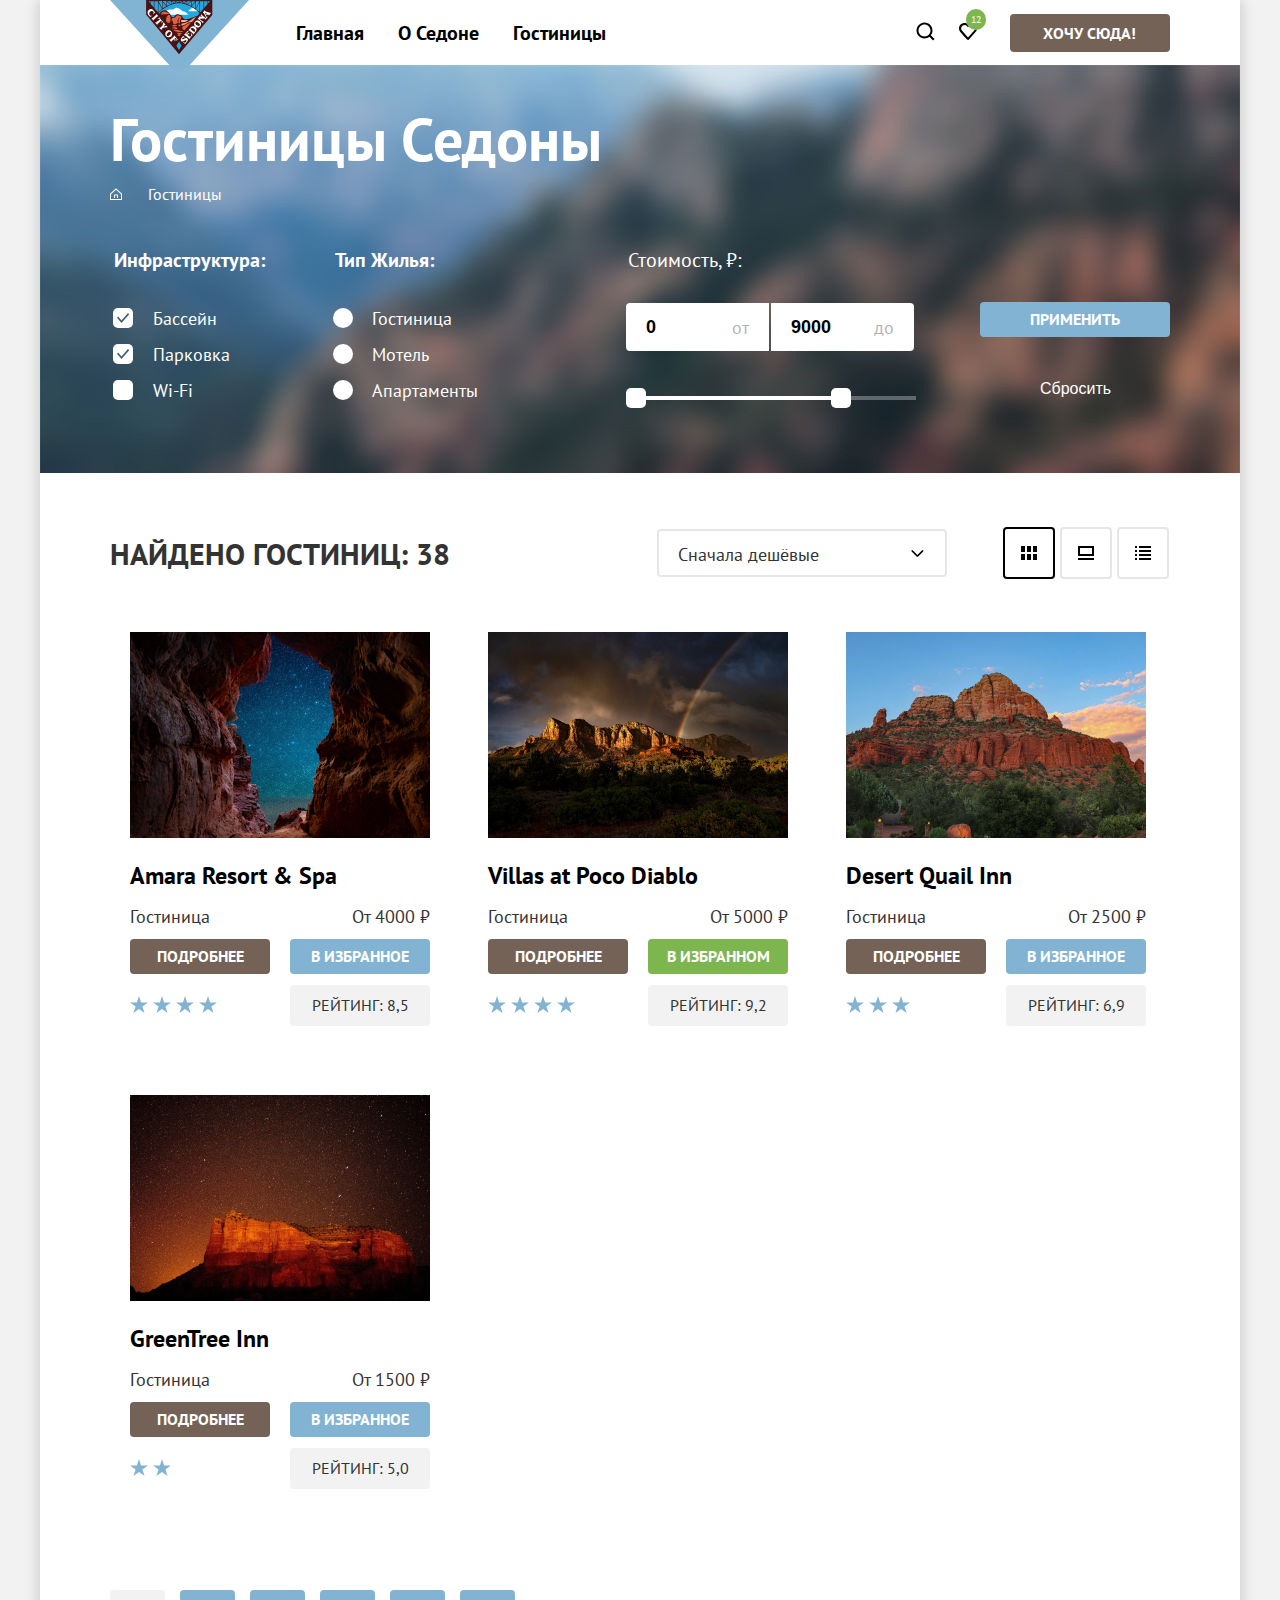
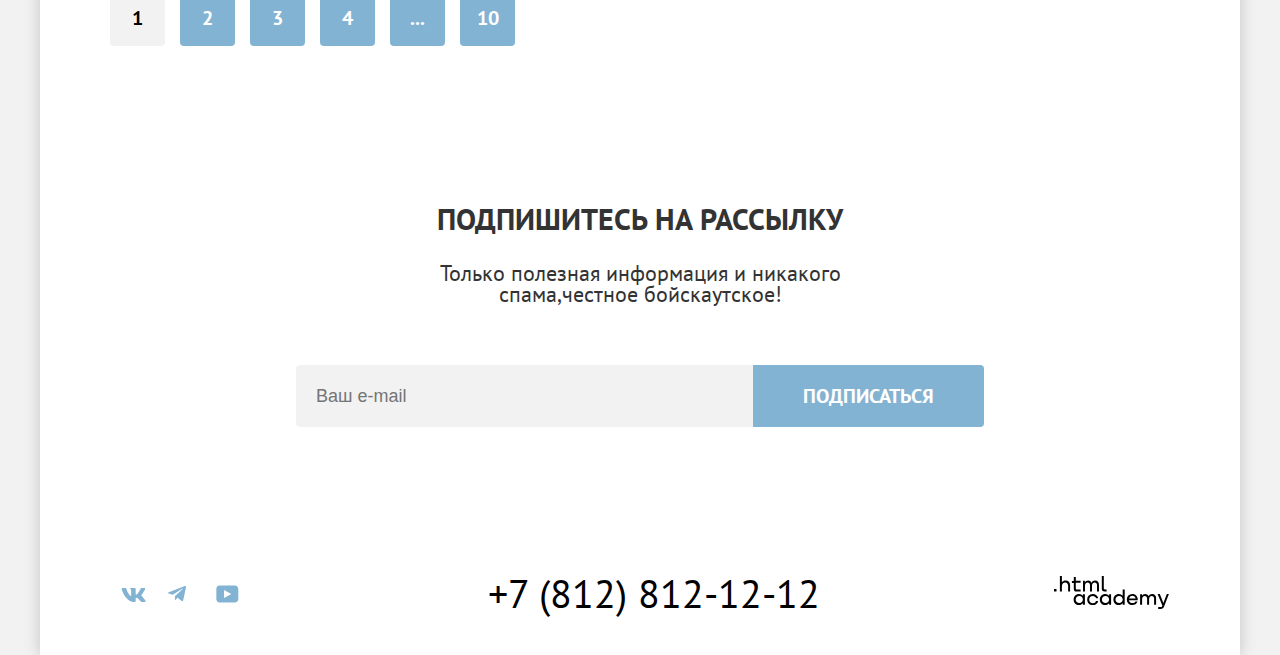
==== catalog.html @ 574559e9 "исправил подписку" ====
<!DOCTYPE html>
<html lang="en">
<head>
  <meta charset="UTF-8">
  <title>Catalog</title>
  <link rel="icon" type="image/png" sizes="32x32" href="favicon.ico">
  <link rel="stylesheet" href="css/styles.css">
</head>
<body>
  <div class="frame">
    <header class="page-header">
      <nav class="navigation">
        <a href="index.html" class="page-header-logo">
          <img src="image/icons/logo.svg" width="139" height="70"
          alt="Логотип Sedona" class="logo">
        </a>
        <ul class="navigation-list clear-list">
          <li class="navigation-item">
            <a class="navigation-link" href="index.html">Главная</a>
          </li>
          <li class="navigation-item">
            <a class="navigation-link" href="#">О Седоне</a>
          </li>
          <li class="navigation-item">
            <a class="navigation-link navigation-link-current">Гостиницы</a>
          </li>
        </ul>
        <ul class="navigation-list navigation-user clear-list">
          <li class="navigation-item">
            <a class="navigation-link-icon" href="#">
              <svg class="navigation-icon" aria-hidden="true" focusable="false" width="20" height="20" viewBox="0 0 20 20" fill="none" xmlns="http://www.w3.org/2000/svg">
                <path d="m19.5 18.008-3.7-3.68c1-1.292 1.7-2.983 1.7-4.872 0-4.376-3.6-7.956-8-7.956s-8 3.68-8 8.055c0 4.376 3.6 7.956 8 7.956 1.8 0 3.5-.597 4.9-1.69l3.7 3.679 1.4-1.492Zm-10-2.486c-3.3 0-6-2.685-6-5.967 0-3.282 2.7-5.967 6-5.967s6 2.685 6 5.967c0 3.282-2.7 5.967-6 5.967Z" fill="#000"/>
              </svg>
              <span class="visually-hidden">Поиск</span>
            </a>
          </li>
          <li class="navigation-item">
            <a class="navigation-link-icon like-icon" href="#">
              <svg class="navigation-icon" aria-hidden="true" focusable="false" width="20" height="20" viewBox="0 0 20 20" fill="none" xmlns="http://www.w3.org/2000/svg">
                <path d="M9.9 19c-.3 0-.6-.1-.8-.4-5.4-6.1-6.7-7.5-7-7.9C1.4 9.8 1 8.6 1 7.4 1 4.4 3.4 2 6.5 2 7.8 2 9 2.5 10 3.3c1-.8 2.3-1.3 3.5-1.3 3 0 5.5 2.4 5.5 5.4 0 1.3-.5 2.5-1.3 3.4l-7 7.9c-.2.2-.4.3-.8.3Zm-6-9.5c.3.4 3.5 4 6.1 6.9l6.2-7c.5-.5.7-1.2.7-2 0-1.8-1.5-3.3-3.3-3.3-1 0-2 .5-2.7 1.3-.3.3-.6.4-.9.4-.3 0-.6-.2-.8-.4-.7-.8-1.7-1.3-2.7-1.3-1.8 0-3.3 1.5-3.3 3.3-.1.9.3 1.6.7 2.1-.1 0-.1 0 0 0Z" fill="#000"/>
              </svg>
              <span class="visually-hidden">Избранное</span>
            </a>
          </li>
          <li class="navigation-item">
            <a class="button button-brown navigation-button" href="#">Хочу сюда!</a>
          </li>
        </ul>
      </nav>
    </header>


    <main class="main-inner">
      <div class="filter-img">
        <h1 class="inner-header-title">Гостиницы Седоны</h1>
          <ul class="breadcrumbs clear-list">
            <li class="breadcrumbs-item">
              <a href="index.html" class="breadcrumbs-link">
                <svg width="12" height="12" viewBox="0 0 12 12" fill="none" xmlns="http://www.w3.org/2000/svg">
                  <path d="M6 0.300049L0 5.80005V12H12V5.80005L6 0.300049ZM11 11H1V6.20005L6 1.70005L11 6.20005V11Z" fill="#fff"/>
                  <path d="M4 10H5V7.5H7V10H8V6.5H4V10Z" fill="#fff"/>
                  </svg>
                <span class="visually-hidden">Home</span>
              </a>
            </li>
            <li class="breadcrumbs-item">
              <a class="breadcrumbs-link">Гостиницы</a>
            </li>
          </ul>
        <section class="catalog-filter">
          <h2 class="visually-hidden">Список гостиниц с фильтрами</h2>
          <form action="http://echo.htmlacademy.ru/" class="catalog-form" method="get">
            <fieldset class="catalog-filter-service">
              <legend class="catalog-filter-title">Инфраструктура:</legend>
              <ul class="catalog-filter-list clear-list">
                <li class="catalog-filter-item">
                  <label class="control">
                    <input type="checkbox" class="control-input" name="pool" checked>
                    <span class="check-box"></span>
                    Бассейн
                  </label>
                </li>
                <li class="catalog-filter-item">
                  <label class="control">
                    <input type="checkbox" class="control-input" name="park" checked>
                    <span class="check-box"></span>
                    Парковка
                  </label>
                </li>
                <li class="catalog-filter-item">
                  <label class="control">
                    <input type="checkbox" class="control-input" name="wi-fi">
                    <span class="check-box"></span>
                    Wi-Fi
                  </label>
                </li>
              </ul>
            </fieldset>
            <fieldset class="catalog-filter-service">
              <legend class="catalog-filter-title">Тип Жилья:</legend>
              <ul class="catalog-filter-list clear-list">
                <li class="catalog-filter-item">
                  <label class="radio">
                    <input class="visually-hidden radio-input" type="radio" class="radio-input" name="radio" value="guesthouse">
                    <span class="radio-mark"></span>
                    Гостиница
                  </label>
                </li>
                <li class="catalog-filter-item">
                  <label class="radio">
                    <input class="visually-hidden radio-input" type="radio" class="radio-input" name="radio" value="hotel">
                    <span class="radio-mark"></span>
                    Мотель
                  </label>
                </li>
                <li class="catalog-filter-item">
                  <label class="radio">
                    <input class="visually-hidden radio-input" type="radio" class="radio-input" name="radio" value="apartments">
                    <span class="radio-mark"></span>
                    Апартаменты
                  </label>
                </li>
              </ul>
            </fieldset>
            <fieldset class="catalog-price-group">
            <legend class="catalog-price-title">Стоимость, ₽:</legend>
              <div class="range-wrapper-inputs">
                <label class="catalog-filter-label">
                  <span>от</span>
                  <input type="number" class="range-input" value="0" name="min-price">
                </label>
                <label class="catalog-filter-label">
                  <span>до</span>
                  <input type="number" class="range-input" value="9000" name="max-price">
                </label>
              </div>
              <div class="range-scale">
                <div class="range">
                  <div class="range-bar">
                    <button class="range-toggle toggle-min">
                      <span class="visually-hidden">Изменить минимальную цену.</span>
                    </button>
                    <button class="range-toggle toggle-max">
                      <span class="visually-hidden">Изменить максимальную цену.</span>
                    </button>
                  </div>
                </div>
              </div>
            </fieldset>
            <div class="button-form">
              <button class="button button-blue button-check" type="submit">Применить</button>
              <button class="button-reset" type="reset">Сбросить</button>
            </div>
          </form>
        </section>
      </div>
      <form action="https://echo.htmlacademy.ru/" class="catalog-filter-price" method="get">
        <section class="hotel-catalog">
          <div class="catalog-nav">
            <p class="found-descr">найдено гостиниц: 38</p>
            <select class="select-control" aria-label="Сортировка">
              <option value="cheap">Сначала дешёвые</option>
              <option value="expensive">Сначала дорогие</option>
              <option value="popular">Сначала популярные</option>
            </select>
            <ul class="sort-list clear-list">
              <li class="sort-icon">
                <a href="#" class="sort-card sort-card-сurrent">
                  <svg width="16" height="14" viewBox="0 0 16 14" fill="none" xmlns="http://www.w3.org/2000/svg">
                    <path d="M4 0H0V6H4V0Z" fill="black"/>
                    <path d="M16 0H12V6H16V0Z" fill="black"/>
                    <path d="M10 0H6V6H10V0Z" fill="black"/>
                    <path d="M4 8H0V14H4V8Z" fill="black"/>
                    <path d="M16 8H12V14H16V8Z" fill="black"/>
                    <path d="M10 8H6V14H10V8Z" fill="black"/>
                  </svg>
                  <span class="visually-hidden">показать карточки</span>
                </a>
              </li>
              <li class="sort-icon">
                <a href="#" class="sort-card">
                  <span class="visually-hidden">показать колонки</span>
                  <svg width="16" height="14" viewBox="0 0 16 14" fill="none" xmlns="http://www.w3.org/2000/svg">
                    <path d="M16 12H0V14H16V12Z" fill="black"/>
                    <path d="M14 2V8H2V2H14ZM16 0H0V10H16V0Z" fill="black"/>
                  </svg>
                </a>
              </li>
              <li class="sort-icon">
                <a href="#" class="sort-card">
                  <svg width="16" height="14" viewBox="0 0 16 14" fill="none" xmlns="http://www.w3.org/2000/svg">
                    <path d="M2 0H0V2H2V0Z" fill="black"/>
                    <path d="M16 0H4V2H16V0Z" fill="black"/>
                    <path d="M2 4H0V6H2V4Z" fill="black"/>
                    <path d="M16 4H4V6H16V4Z" fill="black"/>
                    <path d="M2 8H0V10H2V8Z" fill="black"/>
                    <path d="M16 8H4V10H16V8Z" fill="black"/>
                    <path d="M2 12H0V14H2V12Z" fill="black"/>
                    <path d="M16 12H4V14H16V12Z" fill="black"/>
                    </svg>
                  <span class="visually-hidden">показать список</span>
                </a>
              </li>
            </ul>
          </div>
          <ul class="hotels-list clear-list">
            <li class="hotels-card">
              <a href="#" class="card-link">
                <img src="image/hotel-amara.jpg" width="300" height="206" alt="гостиница Amara Resort & Spa" class="card-image">
                <h3 class="hotels-card-title">Amara Resort & Spa</h3>
              </a>
              <p class="hotels-type">Гостиница</p>
              <p class="hotels-price">От 4000 ₽</p>
              <a href="#" class="button button-brown button-more">Подробнее</a>
              <a href="#" class="button button-blue button-favorite">В Избранное</a>
              <p class="hotel-card-stars hotel-card-stars-4">
                <span class="visually-hidden">4 звезды</span>
              </p>
              <span class="hotel-rate">Рейтинг: 8,5</span>
            </li>
            <li class="hotels-card">
              <a href="hotel.html" class="card-link">
                <img src="image/hotel-villa.jpg" width="300" height="206" alt="гостиница Villas at Poco Diablo" class="card-image">
                <h3 class="hotels-card-title">Villas at Poco Diablo</h3>
              </a>
              <p class="hotels-type">Гостиница</p>
              <p class="hotels-price">От 5000 ₽</p>
              <a href="#" class="button button-brown button-more">Подробнее</a>
              <a href="#" class="button button-favorite button-green">В Избранном</a>
              <p class="hotel-card-stars hotel-card-stars-4">
                <span class="visually-hidden">4 звезды</span>
              </p>
              <span class="hotel-rate">Рейтинг: 9,2</span>
            </li>
            <li class="hotels-card">
              <a href="hotel.html" class="card-link">
                <img src="image/hotel-desert.jpg" width="300" height="206" alt="гостиница Desert Quail Inn" class="card-image">
                <h3 class="hotels-card-title">Desert Quail Inn</h3>
              </a>
              <p class="hotels-type">Гостиница</p>
              <p class="hotels-price">От 2500 ₽</p>
              <a href="#" class="button button-brown button-more">Подробнее</a>
              <a href="#" class="button button-blue button-favorite">В Избранное</a>
              <p class="hotel-card-stars hotel-card-stars-3">
                <span class="visually-hidden">3 звезды</span>
              </p>
              <span class="hotel-rate">Рейтинг: 6,9</span>
            </li>
            <li class="hotels-card">
              <a href="hotel.html" class="card-link">
                <img src="image/hotel-green.jpg" width="300" height="206" alt="гостиница GreenTree Inn" class="card-image">
                <h3 class="hotels-card-title">GreenTree Inn</h3>
              </a>
              <p class="hotels-type">Гостиница</p>
              <p class="hotels-price">От 1500 ₽</p>
              <a href="#" class="button button-brown button-more">Подробнее</a>
              <a href="#" class="button button-blue button-favorite">В Избранное</a>
              <p class="hotel-card-stars">
                <span class="visually-hidden">2 звезды</span>
              </p>
              <span class="hotel-rate">Рейтинг: 5,0</span>
            </li>
          </ul>

        </section>
      </form>
    </main>
    <div class="pagination-container">
      <ul class="pagination clear-list">
        <li class="pagination-item">
          <a class="pagination-link pagination-link-current">1</a>
        </li>
        <li class="pagination-item">
          <a href="#" class="pagination-link">2</a>
        </li>
        <li class="pagination-item">
          <a href="#" class="pagination-link">3</a>
        </li>
        <li class="pagination-item">
          <a href="#" class="pagination-link">4</a>
        </li>
        <li class="pagination-item">
          <a href="#" class="pagination-link">...</a>
        </li>
        <li class="pagination-item">
          <a href="#" class="pagination-link">10</a>
        </li>
      </ul>
    </div>

    <section class="subscribe-catalog">
      <h2 class="subscribe-title ">Подпишитесь на рассылку</h2>
      <p class="subscribe-description">
        Только полезная информация и никакого спама,честное бойскаутское!
      </p>
      <form action="http://echo.htmlacademy.ru/" method="post" class="subscribe-form">
        <label class="visually-hidden" for="subscribe-email">Email</label>
        <input type="email" class="subscribe-field" placeholder="Ваш e-mail" name="subscribe-email" id="subscribe-email" required>
        <button class="button button-blue subscribe-button" type="submit">Подписаться</button>
      </form>
    </section>
    <footer class="page-footer">
      <div class="footer-social">
        <ul class="social-list clear-list">
          <li class="social-item">
            <a href="https://vk.com/htmlacademy" class="social-link">
              <svg width="25" height="14" viewBox="0 0 25 14" fill="none" xmlns="http://www.w3.org/2000/svg">
                <path fill-rule="evenodd" clip-rule="evenodd" d="M24.1164 0.948C24.2824 0.402 24.1164 0 23.3214 0H20.6964C20.0284 0 19.7204 0.347 19.5534 0.73C19.5534 0.73 18.2184 3.926 16.3274 6.002C15.7154 6.604 15.4374 6.795 15.1034 6.795C14.9364 6.795 14.6854 6.604 14.6854 6.057V0.948C14.6854 0.292 14.5014 0 13.9454 0H9.81738C9.40038 0 9.14938 0.304 9.14938 0.593C9.14938 1.214 10.0954 1.358 10.1924 3.106V6.904C10.1924 7.737 10.0394 7.888 9.70538 7.888C8.81538 7.888 6.65038 4.677 5.36538 1.003C5.11638 0.288 4.86438 0 4.19338 0H1.56638C0.816382 0 0.666382 0.347 0.666382 0.73C0.666382 1.412 1.55638 4.8 4.81138 9.281C6.98138 12.341 10.0364 14 12.8194 14C14.4884 14 14.6944 13.632 14.6944 12.997V10.684C14.6944 9.947 14.8524 9.8 15.3814 9.8C15.7714 9.8 16.4384 9.992 17.9964 11.467C19.7764 13.216 20.0694 14 21.0714 14H23.6964C24.4464 14 24.8224 13.632 24.6064 12.904C24.3684 12.18 23.5184 11.129 22.3914 9.882C21.7794 9.172 20.8614 8.407 20.5824 8.024C20.1934 7.533 20.3044 7.314 20.5824 6.877C20.5824 6.877 23.7824 2.451 24.1154 0.948H24.1164Z" fill="#83B3D3"/>
                </svg>
              <span class="visually-hidden">Vkontakte</span>
            </a>
          </li>
          <li class="social-item">
            <a href="https://t.me/htmlacademy " class="social-link">
              <svg width="18" height="16" viewBox="0 0 18 16" fill="none" xmlns="http://www.w3.org/2000/svg">
                <path d="M16.785 0.0992597L0.840489 6.24775C-0.247661 6.68481 -0.241365 7.29184 0.640845 7.56253L4.73445 8.83953L14.2058 2.8637C14.6537 2.59121 15.0629 2.7378 14.7265 3.03636L7.05283 9.96185H7.05104L7.05283 9.96275L6.77045 14.1823C7.18413 14.1823 7.36669 13.9925 7.59871 13.7686L9.58705 11.8351L13.7229 14.89C14.4855 15.31 15.0332 15.0941 15.2229 14.1841L17.9379 1.38885C18.2158 0.274623 17.5126 -0.229883 16.785 0.0992597V0.0992597Z" fill="#83B3D3"/>
                </svg>
              <span class="visually-hidden">Telegramm</span>
            </a>
          </li>
          <li class="social-item">
            <a href="https://www.youtube.com/user/htmlacademyru" class="social-link">
              <svg width="23" height="18" viewBox="0 0 23 18" fill="none" xmlns="http://www.w3.org/2000/svg">
                <path d="M18.9402 0.5H3.50738C1.64668 0.5 0.333252 2.09375 0.333252 3.9V13.9937C0.333252 15.9062 1.64668 17.5 3.50738 17.5H19.1591C20.8009 17.5 22.3333 15.9062 22.3333 14.1V3.9C22.1143 2.09375 20.8009 0.5 18.9402 0.5ZM7.99494 13.0375V4.9625L15.3283 9L7.99494 13.0375Z" fill="#83B3D3"/>
                </svg>
              <span class="visually-hidden">Youtube</span>
            </a>
          </li>
        </ul>
      </div>
      <p class="footer-phone">
        <a class="phone-link" href="tel:+78128121212">+7 (812) 812-12-12</a>
        <h2 class="visually-hidden">Контакты</h2>
      </p>
      <p class="developer">
        <a class="developer-link" href="https://htmlacademy.ru/">
            <svg class="developer-icon" width="115" height="33" xmlns="http://www.w3.org/2000/svg">
            <path d="M0 12.9v2.6h2.5v-2.6H0ZM11.6 4.5c-1.6 0-2.8.7-3.6 1.7h-.1V0h-2v15.5h2v-5.3c0-2.1 1.3-3.6 3.3-3.6 1.8 0 2.9 1.4 2.9 3.2v5.7h2V9.4c.1-3-1.8-4.9-4.5-4.9ZM26.6 4.8h-4.8V1.1h-2v3.8h-1.9v2h1.9v6c0 1.7 1 2.7 2.7 2.7h4.1v-2h-3.7c-.7 0-1.1-.4-1.1-1.1V6.8h4.8v-2ZM41.1 4.6c-1.6 0-2.9.8-3.5 2.1h-.1a3.7 3.7 0 0 0-3.4-2.1c-1.4 0-2.5.8-3.1 1.8h-.1V4.8H29v10.6h2V10c0-2 1-3.5 2.6-3.5 1.5 0 2.4 1 2.4 2.6v6.3h2V9.8c0-2.4 1.4-3.3 2.6-3.3 1.5 0 2.4 1 2.4 2.6v6.3h2V8.9c.1-2.5-1.4-4.3-3.9-4.3ZM47.8 12.7c0 1.7 1 2.7 2.8 2.7h2v-2h-1.7c-.7 0-1.1-.4-1.1-1.1V0h-2v12.7ZM28.9 19.7a4.9 4.9 0 0 0-3.9-1.8c-3.1 0-5.4 2.3-5.4 5.6s2.3 5.6 5.4 5.6c1.8 0 3-.8 3.8-1.9h.1v1.6h2V18.2h-2v1.5Zm-3.6 7.4a3.5 3.5 0 0 1-3.6-3.6c0-2 1.4-3.6 3.6-3.6s3.6 1.6 3.6 3.6c0 1.9-1.4 3.6-3.6 3.6ZM44.2 22c-.5-2.4-2.6-4.1-5.4-4.1a5.4 5.4 0 0 0-5.6 5.6c0 3.1 2.2 5.6 5.6 5.6 2.8 0 4.9-1.8 5.4-4.2h-2.1a3.4 3.4 0 0 1-3.3 2.3 3.5 3.5 0 0 1-3.6-3.6c0-2 1.4-3.6 3.6-3.6 1.6 0 2.8 1 3.3 2.2h2.1V22ZM55.1 19.7a4.9 4.9 0 0 0-3.9-1.8c-3.1 0-5.4 2.3-5.4 5.6s2.3 5.6 5.4 5.6c1.8 0 3-.8 3.8-1.9h.1v1.6h2V18.2h-2v1.5Zm-3.6 7.4a3.5 3.5 0 0 1-3.6-3.6c0-2 1.4-3.6 3.6-3.6s3.6 1.6 3.6 3.6c0 1.9-1.5 3.6-3.6 3.6ZM68.7 19.8a5 5 0 0 0-3.9-1.9c-3.1 0-5.4 2.3-5.4 5.6s2.2 5.6 5.4 5.6c1.7 0 3-.8 3.8-1.8h.1v1.5h2V13.4h-2v6.4Zm-3.6 7.3a3.5 3.5 0 0 1-3.6-3.6c0-2 1.4-3.6 3.6-3.6s3.6 1.6 3.6 3.6c-.1 2-1.5 3.6-3.6 3.6ZM78.3 17.9a5.4 5.4 0 0 0-5.5 5.6c0 3 2.1 5.6 5.5 5.6 2.5 0 4.5-1.3 5.2-3.6h-2.1c-.5 1-1.6 1.6-3 1.6-1.9 0-3.3-1.3-3.4-2.9h8.8c.2-3.6-2-6.3-5.5-6.3Zm0 1.9c1.7 0 3 1 3.3 2.6h-6.5a3.2 3.2 0 0 1 3.2-2.6ZM98.2 17.9a4 4 0 0 0-3.6 2h-.1c-.6-1.2-1.8-2-3.4-2-1.4 0-2.5.7-3.1 1.8v-1.5h-1.9v10.6h2v-5.4c0-2 1-3.4 2.6-3.5 1.5 0 2.4 1 2.4 2.6v6.3h2v-5.6c0-2.4 1.4-3.3 2.6-3.3 1.5 0 2.4 1 2.4 2.6v6.3h2v-6.5c.1-2.6-1.4-4.4-3.9-4.4ZM109.4 27l-3.6-8.9h-2.2l4.8 11.6c-.3.9-.7 1.2-1.7 1.2h-2.5v2h2.5c1.8 0 2.8-.8 3.5-2.6l4.7-12.2h-2.1l-3.4 8.9Z" fill="currentColor"/></svg>
            <span class="visually-hidden">Логотип htmlacademy.</span>
          </a>
        </p>
      </footer>
    </div>
</body>
  </html>
---- css/styles.css ----
@font-face {
  font-family: "PT Sans";
  font-style: normal;
  font-weight: 400;
  src: url("../fonts/ptsans-400.woff2") format("woff2");
  font-display: swap;
}

@font-face {
  font-family: "PT Sans";
  font-style: normal;
  font-weight: 700;
  src: url("../fonts/ptsans-700.woff2") format("woff2");
  font-display: swap;
}

html {
  height: 100%;
}

body {
  margin: 0;
  display: flex;
  flex-direction: column;
  min-height: 100%;
  font-family: "PT Sans", "Arial", sans-serif;
  font-size: 18px;
  line-height: 21px;
  color: #333;
  background-color: #f2f2f2;
}

.clear-list {
  padding: 0;
  margin: 0;
  list-style: none;
}

.frame {
  width: 1200px;
  margin: 0 auto;
  box-shadow: 0 0 15px 0 rgba(0,0,0,.2);
  background-color: #fff;
}

.navigation {
  width: 1060px;
  position: relative;
  z-index: 1;
  display: flex;
  padding: 0 70px;
  height: 70px;
}

.navigation-index {
  margin-bottom: 5px;
}

.navigation-button {
  display: block;
  font-size: 16px;
  width: 160px;
  padding: 9px 5px;
  padding-right: 7px;
  line-height: 20px;
  border-radius: 4px;
  box-sizing:border-box;
}

.navigation-list {
  display: flex;
  flex-wrap: wrap;
  width: 324px;
  justify-content: space-between;
  margin-bottom: 10px;
}

.navigation-user {
  max-width: 255px;
  align-items: center;
  margin-left: auto;
  margin-top: 5px;

}

.navigation-link {
  display: inline-block;
  font-weight: 700;
  font-size: 20px;
  line-height: 26px;
  color: #000;
  text-decoration: none;
  text-align: center;
  padding: 20px 7px;
}

.navigation-link-icon {
  position: relative;
}

.navigation-link:hover {
  border-bottom: 2px solid #756257;
}

.navigation-link:active {
  color: rgba(117, 98, 87, 0.3);
}

.navigation-icon {
  fill: #000000;
}

.main-container {
  flex-grow: 1;
}

.page-header {
  margin-bottom: -10px;
}

.page-header-logo {
  margin-right: 40px;
}

.page-header-logo img {
  display: block;
}

.main-img {
  min-width: 100%;
  position: relative;
  color: #000;
  background-color: #fff;
  background: url("../image/icons/wave.svg") bottom center/100% no-repeat,
  url("../image/index-background.jpg") top center/cover no-repeat;
  text-align: center;
  margin: 0 auto;
  margin-bottom: 60px;
  padding-top: 46px;
  min-height: 439px;
}

.main-img::after {
  content: "";
  position: absolute;
  left: 0;
  bottom: 0;
  width: 1200px;
  height: 57px;
  background: url("../img/wave.svg");
  background-position: 0 100%;
}

.main-wrapper {
  text-align: center;
  padding-bottom: 64px;
}

.main-subtitle {
  font-weight: 700;
  font-size: 30px;
  line-height: 36px;
  text-transform: uppercase;
  color: #000;
  margin: 63px 240px 25px 240px;
}

.main-description {
  font-size: 22px;
  line-height: 36px;
  /* margin-bottom: 6px; */
}

.hotels-list {
  display: grid;
  gap: 18px;
  grid-template-columns: 340px 340px 340px;
  justify-items: center;
}

.hotels-card {
  display: flex;
  flex-wrap: wrap;
  align-items: flex-start;
  justify-content: space-between;
  min-height: 405px;
  padding: 20px;
}

.hotels-card-title {
  margin: 0;
  margin-top: 17px;
  margin-bottom: 5px;
  font-weight: 700;
  font-size: 24px;
  line-height: 28px;
}

.hotel-catalog {
  padding: 70px;
  padding-top: 0;
}

.hotels-type {
  width: 160px;
  margin: 0;
}

.hotels-price {
  margin: 0;
}

.hotel-card-stars {
  margin: 0;
  height: 40px;
  width: 40px;
  background-image: url("../image/icons/star.svg");
  background-repeat: repeat-x;
  background-position: left center;
}

.star-box {
  display: flex;
  justify-content: space-between;
  width: 300px;
}

.hotel-card-stars-3 {
  width: 65px;
}

.hotel-card-stars-4 {
  width: 90px;
}

.advantages-list {
  display: flex;
  flex-wrap: wrap;
  text-align: center;
  margin-bottom: 90px;
}

.advantages-wrapper {
  width: 33.333%;
  padding-top: 95px;
  padding-bottom: 92px;
  max-height: 197px;
}

.advantages-sublist {
  display: flex;
}

.advantages-title {
  font-size: 24px;
  line-height: 28px;
  text-transform: uppercase;
  color: #000;
  margin: 0;
  margin-top: 10px;
  margin-bottom: 25px;
  margin-right: 85px;
  margin-left: 85px;
}

.advantages-title-white {
   color: #fff;
   margin-top: 0;
}

.advantages-bar {
  width: 60px;
  border-bottom: 2px solid rgba(0, 0, 0, 0.3);
  margin: auto;
}

.advantages-wrapper-large {
  display: flex;
  width: 100%;
  flex-wrap: wrap;
}

.advantages-wrapper-blue {
  background-color: #83B3D3;
  color: #fff;
}

.advantages-list img {
  display: block;
}

.advantages-wrapper-blue-light {
  background-color: rgba(131, 179, 211, 0.2);
  color: #333;
}

.advantages-wrapper-blue-cold {
  background-color: rgba(131, 179, 211, 0.12);
}

.advantages-descriptions {
  margin-top: 34px;
  margin-right: 85px;
  margin-left: 85px;
}

.found-descr {
  text-transform: uppercase;
}

.search {
  text-align: center;
  margin-bottom: 93px;
}

.search-title {
  font-size: 30px;
  font-weight: 700;
  line-height: 36px;
  text-transform: uppercase;
  margin-bottom: 30px;
}

.search-description {
  width: 720px;
  font-size: 22px;
  line-height: 26px;
  margin-bottom: 55px;
  margin-left: auto;
  margin-right: auto;
}

.search-button {
  display: inline-block;
  box-sizing: border-box;
  padding: 12px 10px;
  line-height: 36px;
  min-width: 377px;
  min-height: 50px;
  font-size: 20px;
  border-radius: 4px;
}

.subscribe {
  background-image: url("../image/subscribe.jpg");
  background-repeat: no-repeat;
  background-size: 100%;
  text-align: center;
  color: #fff;
  padding: 95px 200px;
  margin-bottom: 40px;
}
.subscribe-description {
  width: 530px;
  margin: 0 auto;
  font-size: 22px;
  margin-bottom: 60px;
}

.subscribe-catalog {
  text-align: center;
  margin-bottom: 141px;
}

.subscribe-title {
  margin: 0;
  font-size: 30px;
  font-weight: 700;
  line-height: 36px;
  text-transform: uppercase;
  text-align: center;
  margin-bottom: 26px;
}

.subscribe-field {
  background-color: #F2F2F2;
  color: #000;
  min-width: 435px;
  height: 60px;
  border-radius: 4px 0 0 4px;
  border: 0;
  font-size: 18px;
  line-height: 21px;
  padding-left: 20px;
}

.subscribe-button {
  min-height: 60px;
  border-radius: 0 4px 4px 0;
  font-size: 20px;
  line-height: 36px;
  border: 0;
  padding: 10px 50px;
}

.subscribe-form {
  display: flex;
  justify-content: center;
}

.hotel-rate {
  background-color: #F2F2F2;
  color: #333;
  font-size: 16px;
  text-transform: uppercase;
  width: 120px;
  padding: 10px;
  border-radius: 4px;
  text-align: center;
}

.card-link {
  font-weight: 700;
  font-size: 24px;
  line-height: 31px;
  color: #000;
  text-decoration: none;
}

.card-image {
  object-fit: cover;
}

.page-footer {
  margin: 0 auto;
  display: flex;
  width: 1066px;
}

.footer-social {
  width: 208px;
}

.social-list {
  display: flex;
  flex-wrap: wrap;
  justify-content: space-around;
  width: 143px;
  margin-top: 17px;
}

.social-link{
  display: inline-block;
  margin-right: auto;
  color: #83B3D3;
  height: 70px;
  width: 20px;
}

.social-link:hover path {
  fill: #68a2ca;
}

.social-link:active path {
  fill: rgba(104, 162, 202, 0.3);
}

.footer-phone {
  width: 677px;
  text-align: center;
  margin: 0;
  margin-top: 5px;
}

.phone-link {
  font-size: 40px;
  line-height: 40px;
  text-decoration: none;
  color: #000000;
}

.phone-link:hover {
  color: #756157;
}

.phone-link:focus-visible {
  color: #756157;
}

.phone-link:active {
  color: rgba(117, 97, 87, 0.3);
}

.developer {
  margin: 0;
  margin-top: 8px;
  margin-left: 62px;
}

.developer-icon {
  display: block;
  color: #000;
}

.developer-icon:hover {
  color: #756157;
}

.developer-icon:focus-visible {
  color: #756157;
}

.developer-icon:active {
  color: rgba(117, 97, 87, 0.3);
}

.visually-hidden {
  position: absolute;
  width: 1px;
  height: 1px;
  margin: -1px;
  padding: 0;
  border: 0;
  clip: rect(0 0 0 0);
  overflow: hidden;
}

.filter-img {
  background-image: url("../image/catalog-background.jpg");
  background-size: 100%;
  background-repeat: no-repeat;
  color: #fff;
  padding: 35px 70px 70px 70px;
  margin-top: 5px;
  margin-bottom: 43px;
}

.button-form {
  margin-left: auto;
  margin-top: 55px;
}

.check-box {
  position: absolute;
  width: 20px;
  height: 20px;
  margin-left: -40px;
  border-radius: 5px;
  background-color: #fff;
}

.control-input {
  appearance: none;
  margin-left: 33px;
}

.control-input:checked + .check-box {
  background-image: url(../image/icons/check.svg);
  background-repeat: no-repeat;
  background-position: center;
}

.control-input:focus-visible + .check-box {
  background-color: rgba(255, 255, 255, 0.6);
  outline: 3px solid #83b3d3;
  border-radius: 4px;
}

.control-input:checked:focus-visible + .check-box {
  background-color: rgba(255, 255, 255, 0.6);
  background-image: url("../images/input-icons/mark.svg");
  background-repeat: no-repeat;
  background-position: center;
  outline: 3px solid #83b3d3;
  border-radius: 4px;
}

.radio {
  position: relative;
  display: block;
  padding-left: 39px;
}

.radio-mark {
  position: absolute;
  width: 20px;
  height: 20px;
  background-color: #ffffff;
  border-radius: 50%;
  top: 0;
  left: 0;
}

.radio-input[type="radio"]:focus + .radio-mark {
  outline: 3px solid #83b3d3;
  background-color: rgba(255, 255, 255, 0.6);
}

.radio-input[type="radio"]:active + .radio-mark {
  background-color: rgba(255, 255, 255, 0.3);
  outline: none;
}

.radio-input[type="radio"]:hover + .radio-mark {
  background-color: rgba(255, 255, 255, 0.6);
}

.radio-input[type="radio"]:checked + .radio-mark::after {
  position: absolute;
  content: "";
  height: 10px;
  width: 10px;
  border-radius: 50%;
  background: #3f5e72;
  top: 5px;
  left: 5px;
}

.radio-button {
  position: absolute;
  width: 20px;
  height: 20px;
  background-color: #ffffff;
  border-radius: 50%;
  top: 0;
  left: 0;
}

.catalog-form {
  display: flex;
  position: relative;
}

.catalog-filter-title {
  border: 0;
  font-size: 20px;
  line-height: 26px;
  font-weight: 700;
  margin-bottom: 35px;
}

.catalog-price-title {
  font-size: 20px;
  line-height: 26px;
  margin-bottom: 30px;
}

.catalog-price-group {
  width: 290px;
  padding: 0;
  border: 0;
  /* margin-top: 7px; */
  margin-left: 47px;
  box-sizing: border-box;
}

.catalog-filter-label {
  position: relative;
  height: 48px;
}

.catalog-filter-label span {
  position: absolute;
  right: 20px;
  top: 50%;
  transform: translate(0, -50%);
  color: #000;
  opacity: 0.3;
}

.catalog-filter-label:first-child .range-input {
  border-radius: 4px 0 0 4px;
}

.catalog-filter-label:nth-child(2) .range-input {
  border-radius: 0 4px 4px 0;
}

.catalog-filter-container {
  width: 1090px;
  margin: 0 auto;
}

.catalog-filter-service {
  margin-right: 30px;
  border: none;
  padding: 0;
}

.catalog-filter-item {
  margin-bottom: 15px;
}

.catalog-filter-list {
  margin-right: 71px;
}

.price-cost {
  display: inline-block;
  font-weight: 700;
  font-size: 20px;
  margin-bottom: 34px;
}

.value-min-box {
  position: relative;
}

.value-max-box {
  position: relative;
}

.range {
  position: relative;
  width: 290px;
  height: 4px;
  background-color: rgba(255, 255, 255, 0.3);
  margin: 0 auto;
}

.range-bar {
  width: 220px;
  height: 4px;
  background-color: rgba(255, 255, 255, 1);
  position: relative;
}

.range-input {
  box-sizing: border-box;
  width: 143px;
  height: 100%;
  padding: 12px 0 12px 20px;
  border: none;
  font-weight: 700;
  font-size: 18px;
}

.range-wrapper-inputs {
  display: flex;
  width: 288px;
  justify-content: space-between;
  margin-bottom: 45px;
}

.range-scale  {
  min-width: 287px;
  padding: 0;
  border: none;
}

.range-toggle {
  position: absolute;
  width: 20px;
  height: 20px;
  background-color: #ffffff;
  border: none;
  border-radius: 5px;
  cursor: pointer;
}

.toggle-min {
  top: -8px;
  left: 0;
}

.toggle-max {
  top: -8px;
  left: 205px;
}

.breadcrumbs {
  display: flex;
  margin-bottom: 42px;
}

.breadcrumbs-link::before {
  position: absolute;
  background-image: url(../image/icons/pointer.svg);
  background-repeat: no-repeat;
}

.breadcrumbs-link {
  font-size: 16px;
  padding-right: 26px;
  color: #fff;
}

.inner-header-title {
  margin: 0;
  font-size: 60px;
  line-height: 78px;
  margin-bottom: 5px;
}

.found-descr {
  margin: 0;
  margin-right: 153px;
  font-size: 30px;
  font-weight: 700;
  line-height: 39px;
}

.catalog-nav {
  display: flex;
  justify-content: space-between;
  align-items: center;
  margin-bottom: 35px;
}

.select-control {
  position: relative;
  height: 48px;
  min-width: 290px;
  border: 2px solid #e6e6e6;
  border-radius: 4px;
  /* margin-right: 67px; */
  font-size: 18px;
  font-weight: 400;
  line-height: 23px;
  font-family: inherit;
  color: #333333;
  appearance: none;
  background-image: url(../image/icons/select.svg);
  background-repeat: no-repeat;
  background-position: right 21px center;
  background-color: #ffffff;
  padding: 12px 19px;
}

.select-control:focus {
  outline: 2px solid #83b3d3;
  border-radius: 4px;
}

.select-control:active {
  opacity: 0.3;
}

.select-control:hover {
  border: 2px solid #83b3d3;
}

.sort-list {
  display: flex;
  min-width: 170px;
  height: 48px;
  justify-content: space-around;
  align-items: center;
}

.sort-card {
  width: 48px;
  height: 48px;
  border-radius: 4px;
  border: 2px solid #e6e6e6;
  display: flex;
  align-items: center;
  justify-content: center
}

.sort-card:hover {
  border: 2px solid #83b3d3;
}

.sort-card-сurrent {
  border: 2px solid #000;
}

.sort-icon {
  display: block;
  width: 50px;
}

.pagination {
  display: grid;
  grid-template-columns: repeat(6,55px);
  gap: 15px;
}

.pagination-container {
  margin-left: 70px;
  margin-bottom: 155px;
  display: flex;
  align-items: center;
  justify-content: space-between;
  width: 405px;
}

.pagination-link {
  display: block;
  text-decoration: none;
  background-color: #83B3D3;
  color: #fff;
  padding: 15px 15px;
  font-size: 20px;
  font-weight: 700;
  line-height: 26px;
  box-sizing: border-box;
  text-align: center;
  border-radius: 4px
}

.pagination-item:nth-child(4) {
  color: transparent;
}

.pagination-link:hover {
  background-color: #68A2CA;
}

.pagination-link:active {
  color: #82B3D3;
}

.pagination-link-current {
  background-color: #F2F2F2;
  color: #000
}

.pagination-link-current:hover {
  background-color: #F2F2F2;
}

.pagination-link-current:active {
  background-color: #F2F2F2;
}

.select-descr {
  line-height: 23px;
}

/* BUTTON */

.button {
  font-family: "PT Sans", "Arial", sans-serif;
  text-transform: uppercase;
  text-decoration: none;
  text-align: center;
  font-weight: 700;
  color: #fff;
  cursor: pointer;
}

.button-brown {
  background-color: #756257;
}

.button-brown:hover {
  background-color: #615048;
}

.button-brown:focus {
  background-color: #615048;
}

.button-brown:active {
  background-color: #e5e5e5;
}

.button-brown:disabled {
  background-color: #E5E5E5;
}

/* BLUE BUTTON */

.button-blue {
  background-color: #83B3D3;
}

.button-blue:hover {
  background-color: #68A2CA;
}

.button-blue:focus {
  background-color: #68A2CA;
}

.button-blue:active {
  background-color: #82B3D3;
}

.button-blue:disabled{
  background-color: #E5E5E5;
}
/*
GREEN BUTTON */

.button-green {
  background-color: #7DB54F;
}

.button-green:hover {
  background-color: #6C9E42;
}

.button-green:focus {
  background-color: #6C9E42;
}

.button-green:active {
  background-color: #E5E5E5;
}

.button-green:disabled{
  background-color: #E5E5E5;
}

.button-more,
.button-favorite,
.button-check {
  font-size: 16px;
  line-height: 21px;
  padding: 10px;
  padding: 7px 10px;
  border-radius: 4px;
}

.hotel-button {
  display: flex;
  justify-content: space-between;
}

.button-more {
  width: 120px;
}

.button-favorite {
  width: 120px;
}

.button-clear {
  background-color: #F2F2F2;
  color: #333;
}

.button-check {
  border: none;
  width: 190px;
  height: 35px;
  display: block;
  margin-bottom: 40px;
}

.button-reset {
  border: none;
  background-color: transparent;
  color: #fff;
  margin-left: 60px;
  padding: 0;
  font-size: 16px;
}

.button-reset:hover {
  color: rgba(255, 255, 255, 0.6);
}

.like-icon {
  margin-right: 10px;;
}

.like-icon::before {
  position: absolute;
  bottom: 16px;
  left: 8px;
  content: "12";
  display: flex;
  justify-content: center;
  font-size: 10px;
  color: #ffffff;
  width: 20px;
  background-color: #7db54f;
  border-radius: 50px;
  z-index: 1;
}

/* MODAL PAGE */

.modal-page{
  display: block;
  position: fixed;
  top: 0;
  right: 0;
  bottom: 0;
  left: 0;
  background: rgba(242, 242, 242, 0.8);
  z-index: 9001;
}

.modal-container {
  width: 575px;
  margin: 0 auto;
}

.modal-box {
  position: absolute;
  top: 67px;
  right: 50%;
  transform: translateX(50%);
  display: flex;
  flex-direction: column;
  width: 715px;
  height: 561px;
  background-color: rgba(255, 255, 255, 1);
  box-shadow: 0 25px 50px rgba(0, 0, 0, 0.15);
  border-radius: 30px;
  padding-top: 42px;
  padding-right: 5px;
}

.modal-header {
  display: flex;
  justify-content: space-between;
  align-items: center;
  margin-bottom: 38px;
  margin-top: -6px;
}

.modal-title {
  font-size: 30px;
  line-height: 1.33;
  text-transform: uppercase;
}

.close-modal {
  width: 53px;
  height: 53px;
  background-color: #f2f2f2;
  border: none;
  border-radius: 50%;
}

.close-modal:hover {
  background-color: #e6e6e6;
}

.close-modal:focus-visible {
  background-color: #e6e6e6;
  outline: 3px solid #83b3d3;
}

.close-modal:active {
  background-color: #e6e6e6;
  opacity: 0.6;
}

.modal-form {
  display: grid;
  grid-template-columns: 140px 135px 158px auto;
  row-gap: 26px;
  column-gap: 4px;
  align-items: center;
  font-weight: 700;
}

.start-date {
  grid-column: 1/2;
  margin-bottom: 13px;
}

.start-arrival-date {
  appearance: none;
  width: 420px;
  height: 50px;
  background: #f2f2f2;
  border-radius: 4px;
  border: none;
  color: #000000;
  font-weight: 700;
  font-size: 18px;
  line-height: 2.22px;
  margin-left: 11px;
  padding-left: 19px;
  margin-bottom: 13px;
}
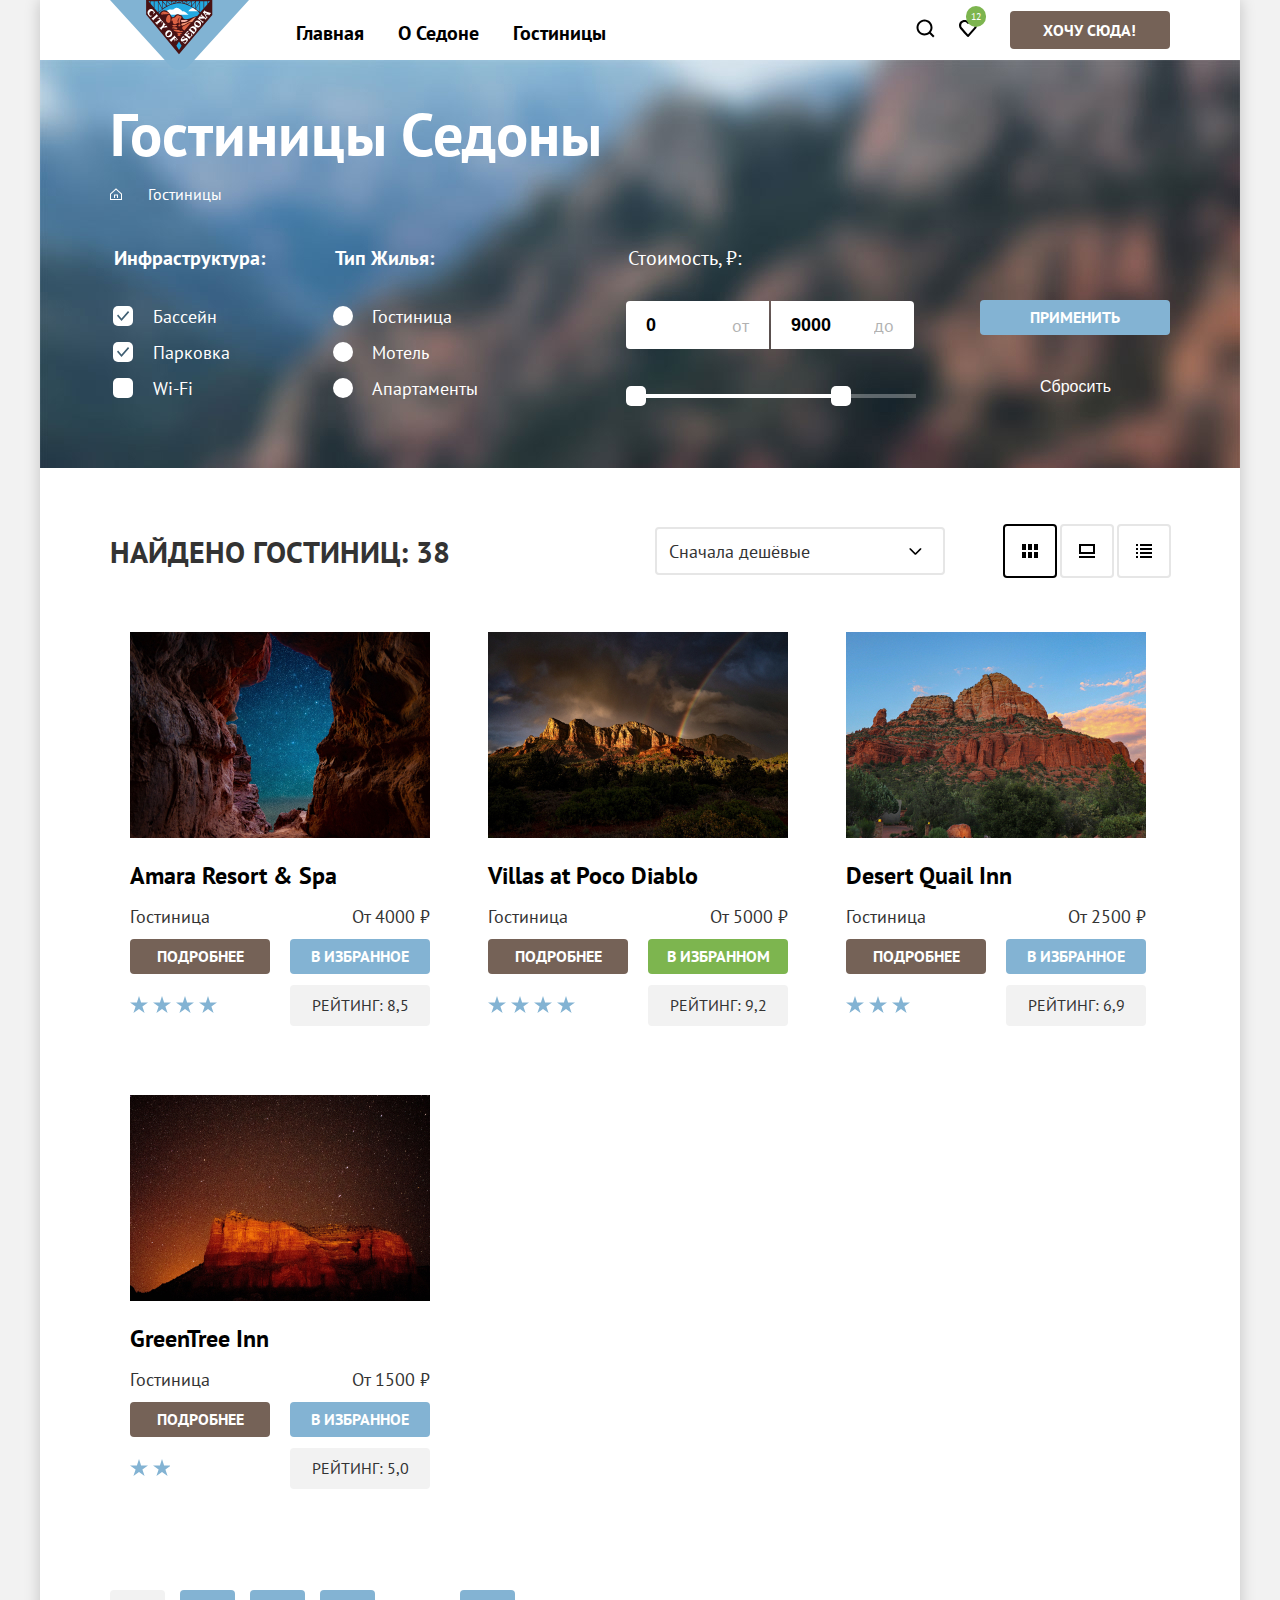
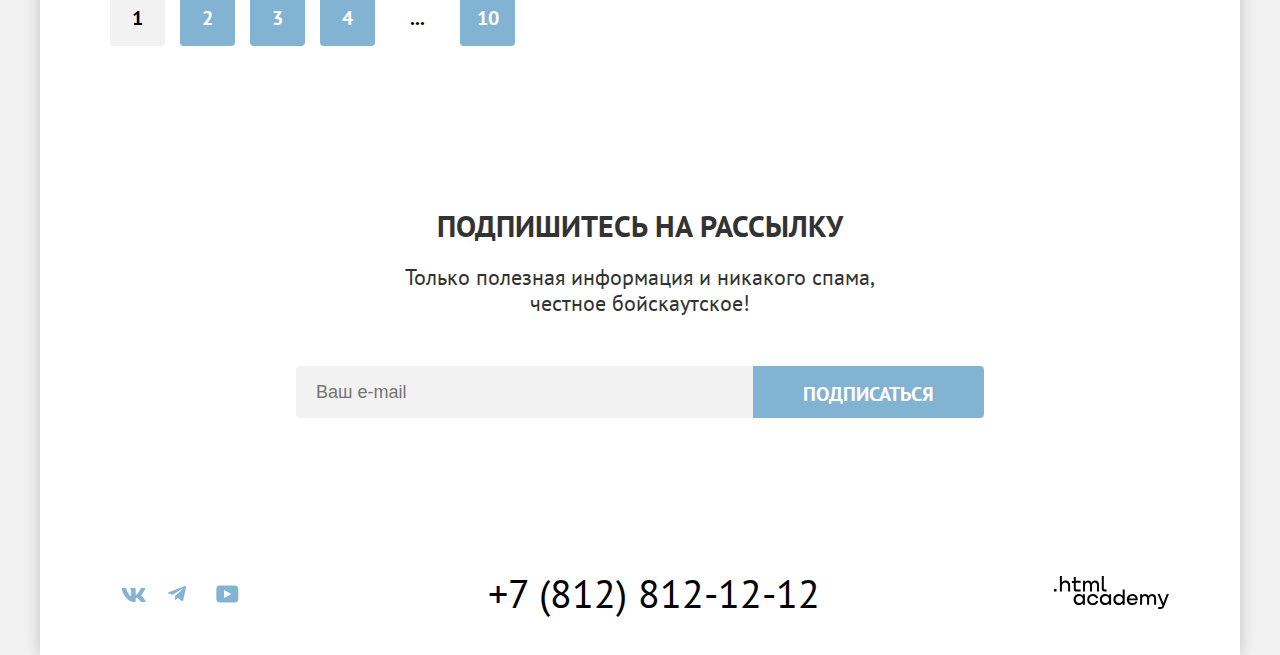
==== commit bf1e210b: "правки" ====
--- a/catalog.html
+++ b/catalog.html
@@ -280,10 +280,10 @@
           <a href="#" class="pagination-link">4</a>
         </li>
         <li class="pagination-item">
-          <a href="#" class="pagination-link">...</a>
-        </li>
-        <li class="pagination-item">
-          <a href="#" class="pagination-link">10</a>
+          <a href="#" class="pagination-link pagination-link-clear">...</a>
+        </li>
+        <li class="pagination-item">
+          <a href="#" class="pagination-link ">10</a>
         </li>
       </ul>
     </div>
@@ -291,7 +291,7 @@
     <section class="subscribe-catalog">
       <h2 class="subscribe-title ">Подпишитесь на рассылку</h2>
       <p class="subscribe-description">
-        Только полезная информация и никакого спама,честное бойскаутское!
+        Только полезная информация и никакого спама, <br> честное бойскаутское!
       </p>
       <form action="http://echo.htmlacademy.ru/" method="post" class="subscribe-form">
         <label class="visually-hidden" for="subscribe-email">Email</label>
--- a/css/styles.css
+++ b/css/styles.css
@@ -49,7 +49,7 @@
   z-index: 1;
   display: flex;
   padding: 0 70px;
-  height: 70px;
+  height: 65px;
 }
 
 .navigation-index {
@@ -135,8 +135,8 @@
   url("../image/index-background.jpg") top center/cover no-repeat;
   text-align: center;
   margin: 0 auto;
-  margin-bottom: 60px;
-  padding-top: 46px;
+  margin-bottom: 70px;
+  padding-top: 50px;
   min-height: 439px;
 }
 
@@ -153,7 +153,7 @@
 
 .main-wrapper {
   text-align: center;
-  padding-bottom: 64px;
+  padding-bottom: 60px;
 }
 
 .main-subtitle {
@@ -162,13 +162,12 @@
   line-height: 36px;
   text-transform: uppercase;
   color: #000;
-  margin: 63px 240px 25px 240px;
+  margin: 63px 240px 0 240px;
 }
 
 .main-description {
   font-size: 22px;
   line-height: 36px;
-  /* margin-bottom: 6px; */
 }
 
 .hotels-list {
@@ -237,7 +236,7 @@
   display: flex;
   flex-wrap: wrap;
   text-align: center;
-  margin-bottom: 90px;
+  margin-bottom: 105px;
 }
 
 .advantages-wrapper {
@@ -310,22 +309,22 @@
 
 .search {
   text-align: center;
-  margin-bottom: 93px;
+  margin-bottom: 95px;
 }
 
 .search-title {
+  margin: 0;
   font-size: 30px;
   font-weight: 700;
   line-height: 36px;
   text-transform: uppercase;
-  margin-bottom: 30px;
 }
 
 .search-description {
   width: 720px;
   font-size: 22px;
   line-height: 26px;
-  margin-bottom: 55px;
+  margin-bottom: 53px;
   margin-left: auto;
   margin-right: auto;
 }
@@ -333,7 +332,7 @@
 .search-button {
   display: inline-block;
   box-sizing: border-box;
-  padding: 12px 10px;
+  padding: 10px 10px;
   line-height: 36px;
   min-width: 377px;
   min-height: 50px;
@@ -348,35 +347,34 @@
   text-align: center;
   color: #fff;
   padding: 95px 200px;
-  margin-bottom: 40px;
+  margin-bottom: 50px;
 }
 .subscribe-description {
   width: 530px;
   margin: 0 auto;
   font-size: 22px;
-  margin-bottom: 60px;
+  margin-bottom: 50px;
+  line-height: 26px;
 }
 
 .subscribe-catalog {
   text-align: center;
-  margin-bottom: 141px;
+  margin-bottom: 150px;
 }
 
 .subscribe-title {
   margin: 0;
   font-size: 30px;
-  font-weight: 700;
   line-height: 36px;
   text-transform: uppercase;
-  text-align: center;
-  margin-bottom: 26px;
+  margin-bottom: 20px;
 }
 
 .subscribe-field {
   background-color: #F2F2F2;
   color: #000;
   min-width: 435px;
-  height: 60px;
+  height: 50px;
   border-radius: 4px 0 0 4px;
   border: 0;
   font-size: 18px;
@@ -385,7 +383,7 @@
 }
 
 .subscribe-button {
-  min-height: 60px;
+  height: 52px;
   border-radius: 0 4px 4px 0;
   font-size: 20px;
   line-height: 36px;
@@ -760,7 +758,7 @@
 
 .breadcrumbs {
   display: flex;
-  margin-bottom: 42px;
+  margin-bottom: 40px;
 }
 
 .breadcrumbs-link::before {
@@ -779,12 +777,12 @@
   margin: 0;
   font-size: 60px;
   line-height: 78px;
-  margin-bottom: 5px;
+  margin-bottom: 10px;
 }
 
 .found-descr {
   margin: 0;
-  margin-right: 153px;
+  margin-right: 150px;
   font-size: 30px;
   font-weight: 700;
   line-height: 39px;
@@ -794,7 +792,8 @@
   display: flex;
   justify-content: space-between;
   align-items: center;
-  margin-bottom: 35px;
+  margin-bottom: 37px;
+  min-width: 397px;
 }
 
 .select-control {
@@ -803,7 +802,6 @@
   min-width: 290px;
   border: 2px solid #e6e6e6;
   border-radius: 4px;
-  /* margin-right: 67px; */
   font-size: 18px;
   font-weight: 400;
   line-height: 23px;
@@ -814,7 +812,7 @@
   background-repeat: no-repeat;
   background-position: right 21px center;
   background-color: #ffffff;
-  padding: 12px 19px;
+  padding: 5px 12px;
 }
 
 .select-control:focus {
@@ -839,8 +837,8 @@
 }
 
 .sort-card {
-  width: 48px;
-  height: 48px;
+  width: 50px;
+  height: 50px;
   border-radius: 4px;
   border: 2px solid #e6e6e6;
   display: flex;
@@ -869,7 +867,7 @@
 
 .pagination-container {
   margin-left: 70px;
-  margin-bottom: 155px;
+  margin-bottom: 162px;
   display: flex;
   align-items: center;
   justify-content: space-between;
@@ -890,8 +888,10 @@
   border-radius: 4px
 }
 
-.pagination-item:nth-child(4) {
-  color: transparent;
+
+.pagination-link-clear {
+  background-color: transparent;
+  color: #000;
 }
 
 .pagination-link:hover {
@@ -1000,7 +1000,6 @@
 .button-check {
   font-size: 16px;
   line-height: 21px;
-  padding: 10px;
   padding: 7px 10px;
   border-radius: 4px;
 }
@@ -1066,7 +1065,7 @@
 /* MODAL PAGE */
 
 .modal-page{
-  display: block;
+  display: none;
   position: fixed;
   top: 0;
   right: 0;
@@ -1147,7 +1146,7 @@
   margin-bottom: 13px;
 }
 
-.start-arrival-date {
+.input-start-date {
   appearance: none;
   width: 420px;
   height: 50px;
@@ -1162,3 +1161,170 @@
   padding-left: 19px;
   margin-bottom: 13px;
 }
+
+.input-start-date:hover,
+.input-end-date:hover {
+  background-color: #e6e6e6;
+}
+
+.input-start-date:focus-visible,
+.input-end-date:focus-visible {
+  background-color: #e6e6e6;
+  outline: 3px solid #83b3d3;
+}
+
+.input-start-date:active,
+.input-end-date:active {
+  outline: 2px solid #000000;
+  background-color: #ffffff;
+}
+
+.error-notification {
+  display: block;
+  padding-left: 13px;
+  font-weight: 400;
+  font-size: 16px;
+  line-height: 2.5px;
+  color: #ff5757;
+}
+
+.input-box {
+  display: flex;
+  flex-wrap: wrap;
+  grid-column: 2/-1;
+  position: relative;
+}
+
+.input-calendar-start {
+  position: absolute;
+  right: 18px;
+  bottom: 31px;
+  width: 15px;
+  height: 15px;
+  background-image: url("../images/icons/calendar.svg");
+  background-repeat: no-repeat;
+  background-position: center;
+  border: none;
+}
+
+.input-calendar-start:focus-visible,
+.input-calendar-end:focus-visible {
+  outline: 3px solid #83b3d3;
+  outline-offset: 4px;
+  border-radius: 3px;
+}
+
+.input-end-date {
+  grid-column: 2/-1;
+  width: 420px;
+  height: 50px;
+  background: #f2f2f2;
+  border-radius: 4px;
+  border: none;
+  color: #000000;
+  font-weight: 700;
+  font-size: 18px;
+  line-height: 2.22px;
+  margin-left: 11px;
+  padding-left: 19px;
+  margin-bottom: 13px;
+}
+
+.input-calendar-end {
+  position: absolute;
+  right: 18px;
+  bottom: 32px;
+  width: 15px;
+  height: 15px;
+  background-image: url("../images/icons/calendar.svg");
+  background-repeat: no-repeat;
+  background-position: center;
+  border: none;
+}
+
+.open-notification {
+  display: none;
+  padding-left: 13px;
+  font-weight: 400;
+  font-size: 16px;
+  line-height: 2.5px;
+  color: #333333;
+}
+
+.adults-lebel {
+  grid-column: 1/2;
+}
+
+.adults-box {
+  position: relative;
+  grid-column: 2/3;
+  margin-left: 13px;
+}
+
+.adults-number {
+  width: 133px;
+  height: 50px;
+  border: none;
+  background: #f2f2f2;
+  text-align: center;
+  border-radius: 4px;
+  color: #000000;
+  font-weight: 700;
+  font-size: 18px;
+  line-height: 2.22px;
+}
+
+.minus-button {
+  position: absolute;
+  top: 14px;
+  left: 14px;
+  border: none;
+  background: transparent;
+}
+
+.minus-button svg {
+  display: inline-block;
+  vertical-align: middle;
+  opacity: 0.3;
+}
+
+.minus-button:hover svg {
+  opacity: 1;
+}
+
+.minus-button:focus-visible {
+  opacity: 1;
+  outline: 3px solid #83b3d3;
+  outline-offset: 0;
+  border-radius: 4px;
+}
+
+.minus-button:active svg {
+  opacity: 0.2;
+}
+
+.plus-button {
+  position: absolute;
+  top: 15px;
+  right: 2px;
+  border: none;
+  background: transparent;
+}
+
+.plus-button svg {
+  opacity: 0.3;
+}
+
+.plus-button:hover svg {
+  opacity: 1;
+}
+
+.plus-button:active svg {
+  opacity: 0.2;
+}
+
+.plus-button:focus-visible {
+  opacity: 1;
+  outline: 3px solid #83b3d3;
+  border-radius: 4px;
+}
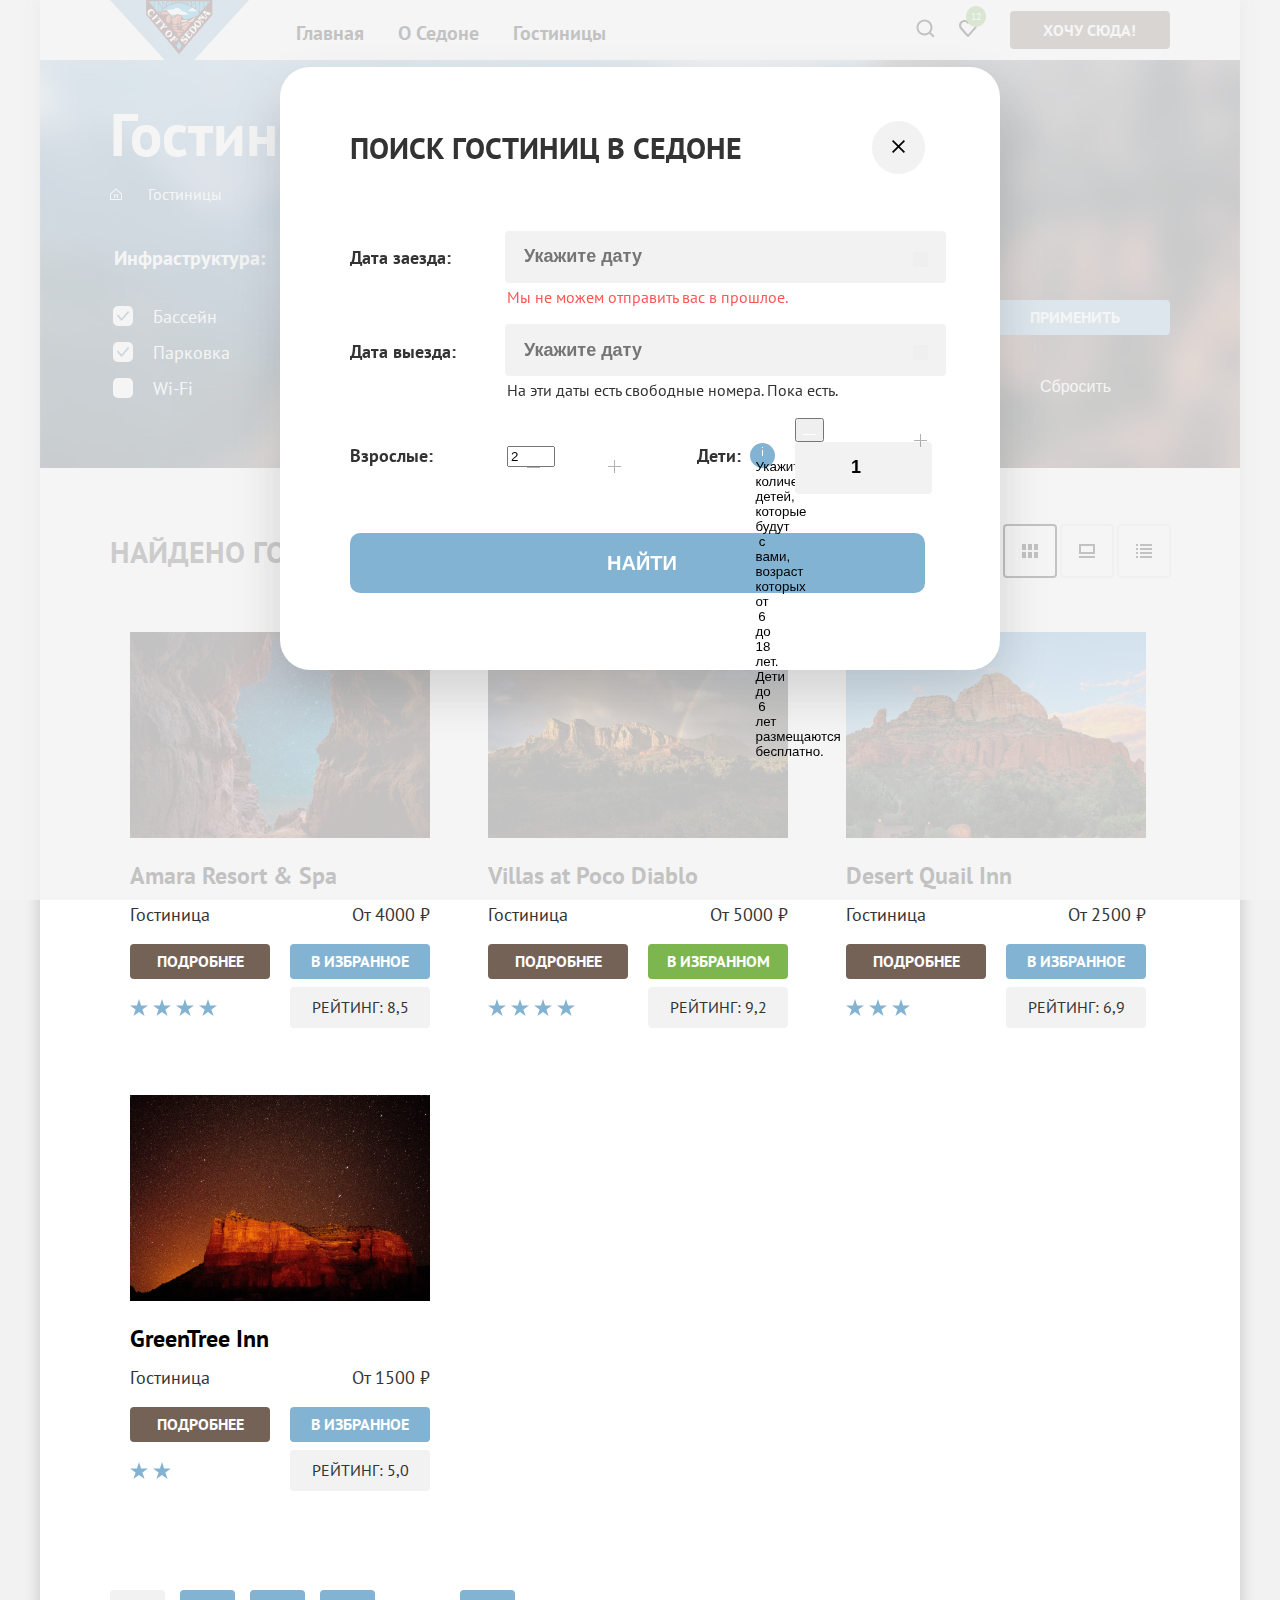
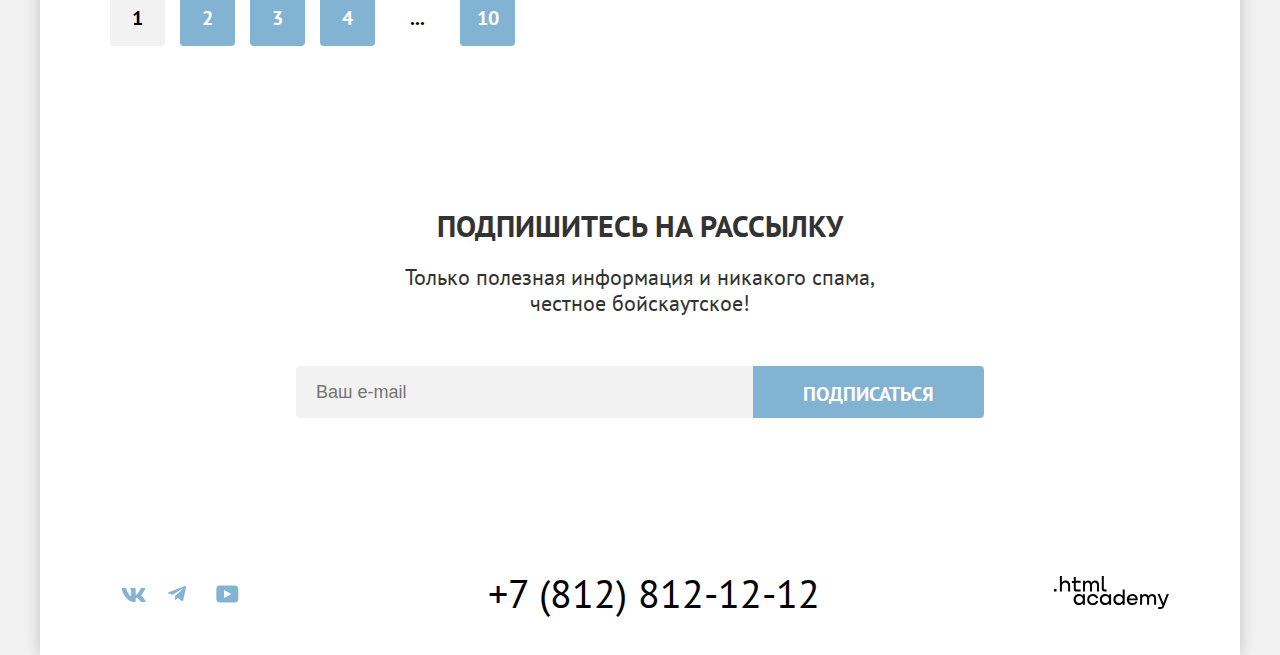
==== commit d13c6e63: "переделал на гриды, + модалка" ====
--- a/catalog.html
+++ b/catalog.html
@@ -337,9 +337,86 @@
             <svg class="developer-icon" width="115" height="33" xmlns="http://www.w3.org/2000/svg">
             <path d="M0 12.9v2.6h2.5v-2.6H0ZM11.6 4.5c-1.6 0-2.8.7-3.6 1.7h-.1V0h-2v15.5h2v-5.3c0-2.1 1.3-3.6 3.3-3.6 1.8 0 2.9 1.4 2.9 3.2v5.7h2V9.4c.1-3-1.8-4.9-4.5-4.9ZM26.6 4.8h-4.8V1.1h-2v3.8h-1.9v2h1.9v6c0 1.7 1 2.7 2.7 2.7h4.1v-2h-3.7c-.7 0-1.1-.4-1.1-1.1V6.8h4.8v-2ZM41.1 4.6c-1.6 0-2.9.8-3.5 2.1h-.1a3.7 3.7 0 0 0-3.4-2.1c-1.4 0-2.5.8-3.1 1.8h-.1V4.8H29v10.6h2V10c0-2 1-3.5 2.6-3.5 1.5 0 2.4 1 2.4 2.6v6.3h2V9.8c0-2.4 1.4-3.3 2.6-3.3 1.5 0 2.4 1 2.4 2.6v6.3h2V8.9c.1-2.5-1.4-4.3-3.9-4.3ZM47.8 12.7c0 1.7 1 2.7 2.8 2.7h2v-2h-1.7c-.7 0-1.1-.4-1.1-1.1V0h-2v12.7ZM28.9 19.7a4.9 4.9 0 0 0-3.9-1.8c-3.1 0-5.4 2.3-5.4 5.6s2.3 5.6 5.4 5.6c1.8 0 3-.8 3.8-1.9h.1v1.6h2V18.2h-2v1.5Zm-3.6 7.4a3.5 3.5 0 0 1-3.6-3.6c0-2 1.4-3.6 3.6-3.6s3.6 1.6 3.6 3.6c0 1.9-1.4 3.6-3.6 3.6ZM44.2 22c-.5-2.4-2.6-4.1-5.4-4.1a5.4 5.4 0 0 0-5.6 5.6c0 3.1 2.2 5.6 5.6 5.6 2.8 0 4.9-1.8 5.4-4.2h-2.1a3.4 3.4 0 0 1-3.3 2.3 3.5 3.5 0 0 1-3.6-3.6c0-2 1.4-3.6 3.6-3.6 1.6 0 2.8 1 3.3 2.2h2.1V22ZM55.1 19.7a4.9 4.9 0 0 0-3.9-1.8c-3.1 0-5.4 2.3-5.4 5.6s2.3 5.6 5.4 5.6c1.8 0 3-.8 3.8-1.9h.1v1.6h2V18.2h-2v1.5Zm-3.6 7.4a3.5 3.5 0 0 1-3.6-3.6c0-2 1.4-3.6 3.6-3.6s3.6 1.6 3.6 3.6c0 1.9-1.5 3.6-3.6 3.6ZM68.7 19.8a5 5 0 0 0-3.9-1.9c-3.1 0-5.4 2.3-5.4 5.6s2.2 5.6 5.4 5.6c1.7 0 3-.8 3.8-1.8h.1v1.5h2V13.4h-2v6.4Zm-3.6 7.3a3.5 3.5 0 0 1-3.6-3.6c0-2 1.4-3.6 3.6-3.6s3.6 1.6 3.6 3.6c-.1 2-1.5 3.6-3.6 3.6ZM78.3 17.9a5.4 5.4 0 0 0-5.5 5.6c0 3 2.1 5.6 5.5 5.6 2.5 0 4.5-1.3 5.2-3.6h-2.1c-.5 1-1.6 1.6-3 1.6-1.9 0-3.3-1.3-3.4-2.9h8.8c.2-3.6-2-6.3-5.5-6.3Zm0 1.9c1.7 0 3 1 3.3 2.6h-6.5a3.2 3.2 0 0 1 3.2-2.6ZM98.2 17.9a4 4 0 0 0-3.6 2h-.1c-.6-1.2-1.8-2-3.4-2-1.4 0-2.5.7-3.1 1.8v-1.5h-1.9v10.6h2v-5.4c0-2 1-3.4 2.6-3.5 1.5 0 2.4 1 2.4 2.6v6.3h2v-5.6c0-2.4 1.4-3.3 2.6-3.3 1.5 0 2.4 1 2.4 2.6v6.3h2v-6.5c.1-2.6-1.4-4.4-3.9-4.4ZM109.4 27l-3.6-8.9h-2.2l4.8 11.6c-.3.9-.7 1.2-1.7 1.2h-2.5v2h2.5c1.8 0 2.8-.8 3.5-2.6l4.7-12.2h-2.1l-3.4 8.9Z" fill="currentColor"/></svg>
             <span class="visually-hidden">Логотип htmlacademy.</span>
-          </a>
-        </p>
-      </footer>
-    </div>
+        </a>
+      </p>
+    </footer>
+    <section class="modal-page">
+      <div class="modal-box">
+        <div class="modal-container">
+          <header class="modal-header">
+            <h2 class="modal-title">Поиск гостиниц в Седоне</h2>
+            <button class="close-modal" aria-label="Закрыть окно">
+              <svg width="13" height="13" viewBox="0 0 13 13" fill="none" xmlns="http://www.w3.org/2000/svg">
+                <path d="M13 1.2L11.8 0L6.5 5.3L1.2 0L0 1.2L5.3 6.5L0 11.8L1.2 13L6.5 7.7L11.8 13L13 11.8L7.7 6.5L13 1.2Z" fill="black"/>
+              </svg>
+            </button>
+          </header>
+          <form class="modal-form" action="https://echo.htmlacademy.ru/" method="post">
+            <label for="start-date" class="start-date">Дата заезда:</label>
+              <div class="input-box">
+                <input class="input-start-date" id="start-date" type="text" value="" placeholder="Укажите дату">
+                <button class="input-calendar-start" aria-label="Открыть календарь для выбора даты." type="button"></button>
+                <span class="error-notification">Мы не можем отправить вас в прошлое.</span>
+              </div>
+            <label for="end-date" class="end-date">Дата выезда:</label>
+              <div class="input-box">
+                <input class="input-end-date" id="end-date" type="text" value="" placeholder="Укажите дату">
+                <button class="input-calendar-end" aria-label="Открыть календарь для выбора даты." type="button"></button>
+                <span class="open-notification">На эти даты есть свободные номера. Пока есть.</span>
+              </div>
+            <label class="adults-label" for="adults-number">Взрослые:</label>
+              <div class="adults-box">
+                <button class="minus-button" type="button" aria-label="Уменьшить количество взрослых">
+                  <svg class="minus-svg" width="13" height="1" viewBox="0 0 13 1" fill="currentColor" xmlns="http://www.w3.org/2000/svg">
+                    <path d="M0 0L0 1L13 1V0L0 0Z" fill="currentColor"/>
+                  </svg>
+                </button>
+                <input class="adults-numder" id="adults-number" type="number" value="2" step="1" min="1" max="4">
+                <button class="plus-button" type="button" aria-label="Увеличить количество взрослых.">
+                  <svg width="13" height="13" viewBox="0 0 13 13" fill="currentColor" xmlns="http://www.w3.org/2000/svg">
+                    <g>
+                      <path d="M13 6H7V0H6V6H0V7H6V13H7V7H13V6Z" fill="currentColor"/>
+                    </g>
+                  </svg>
+                </button>
+              </div>
+            <label class="children-label" for="children-numder">Дети:
+              <button class="info-children" id="children-numder" type="button">
+                <svg width="1" height="9" viewBox="0 0 1 9" fill="white" xmlns="http://www.w3.org/2000/svg">
+                  <g clip-path="url(#clip0_18711_289)">
+                    <path d="M0 9H1L1 3H0L0 9Z" fill="white"/>
+                    <path d="M1 0H0V1H1V0Z" fill="white"/>
+                  </g>
+                  <defs>
+                    <clipPath id="clip0_18711_289">
+                      <rect width="1" height="9" fill="currentColor"/>
+                    </clipPath>
+                  </defs>
+                </svg>
+              <span class="notication-children">Укажите количество детей, которые будут с вами,
+                возраст которых от 6 до 18 лет. Дети<br>до 6 лет размещаются бесплатно.</span>
+              </button>
+            </label>
+            <div class="children-box">
+              <button class="minus button" type="button">
+                <svg width="13" height="1" viewBox="0 0 13 1" fill="currentColor" xmlns="http://www.w3.org/2000/svg">
+                  <path d="M0 0L0 1L13 1V0L0 0Z" fill="currentColor"/>
+                </svg>
+              </button>
+              <input class="children-number" type="number" value="1" step="1" min="0" max="4">
+              <button class="plus-button" type="button">
+                <svg width="13" height="13" viewBox="0 0 13 13" fill="currentColor" xmlns="http://www.w3.org/2000/svg">
+                  <g>
+                    <path d="M13 6H7V0H6V6H0V7H6V13H7V7H13V6Z" fill="currentColor"/>
+                  </g>
+                </svg>
+              </button>
+            </div>
+            <button class="button-modal-form" type="submit">Найти</button>
+          </form>
+        </div>
+      </div>
+    </section>
+  </div>
 </body>
-  </html>
+</html>
--- a/css/styles.css
+++ b/css/styles.css
@@ -203,6 +203,7 @@
 .hotels-type {
   width: 160px;
   margin: 0;
+  margin-bottom: 10px;
 }
 
 .hotels-price {
@@ -233,14 +234,13 @@
 }
 
 .advantages-list {
-  display: flex;
-  flex-wrap: wrap;
+  display: grid;
+  grid-template-columns: repeat(3, 1fr);
   text-align: center;
   margin-bottom: 105px;
 }
 
 .advantages-wrapper {
-  width: 33.333%;
   padding-top: 95px;
   padding-bottom: 92px;
   max-height: 197px;
@@ -274,9 +274,10 @@
 }
 
 .advantages-wrapper-large {
-  display: flex;
+  display: grid;
+  grid-column: span 3;
+  grid-template-columns: 1fr 2fr;
   width: 100%;
-  flex-wrap: wrap;
 }
 
 .advantages-wrapper-blue {
@@ -1065,7 +1066,7 @@
 /* MODAL PAGE */
 
 .modal-page{
-  display: none;
+  display: block;
   position: fixed;
   top: 0;
   right: 0;
@@ -1214,6 +1215,11 @@
   border-radius: 3px;
 }
 
+.end-date {
+  grid-column: 1/2;
+  margin-bottom: 13px;
+}
+
 .input-end-date {
   grid-column: 2/-1;
   width: 420px;
@@ -1243,7 +1249,7 @@
 }
 
 .open-notification {
-  display: none;
+  display: block;
   padding-left: 13px;
   font-weight: 400;
   font-size: 16px;
@@ -1251,6 +1257,10 @@
   color: #333333;
 }
 
+.open-notification-active {
+  display: block;
+ }
+
 .adults-lebel {
   grid-column: 1/2;
 }
@@ -1328,3 +1338,117 @@
   outline: 3px solid #83b3d3;
   border-radius: 4px;
 }
+
+.children-box .plus-button {
+  position: absolute;
+  top: 15px;
+  right: 13px;
+  border: none;
+}
+
+.children-label {
+  display: flex;
+  align-items: center;
+  grid-column: 3/4;
+  margin-left: 9px;
+  justify-self: center;
+  margin-right: -38px;
+}
+
+.info-children {
+  position: relative;
+  display: inline-block;
+  width: 25px;
+  height: 25px;
+  background-color: #83b3d3;
+  border: none;
+  border-radius: 50%;
+  margin-left: 9px;
+}
+
+.notification-children {
+  position: relative;
+  display: block;
+  z-index: 1;
+  width: 256px;
+  height: 143px;
+  top: 26px;
+  left: -119px;
+  background-color: #333333;
+  box-shadow: 0px 15px 30px rgb(0 0 0 / 30%);
+  border-radius: 10px;
+  font-weight: 400;
+  font-size: 15px;
+  line-height: 1.3;
+  color: #ffffff;
+  text-align: left;
+  padding: 20px 0px 18px 22px;
+  transform: scale(0);
+  transition: 0.155s linear;
+  cursor: pointer;
+}
+
+.info-children:hover .notification-children {
+  transform: scale(1);
+}
+
+.notification-children::after {
+  content: "";
+  position: absolute;
+  display: inline-block;
+  top: -31px;
+  left: 50%;
+  transform: translateX(-50%);
+  width: 19px;
+  height: 9px;
+  border: 20px solid transparent;
+  border-bottom: 20px solid #333333;
+}
+
+.children-box {
+  position: relative;
+  grid-column: 4/5;
+}
+
+.children-number {
+  width: 133px;
+  height: 50px;
+  border: none;
+  background: #f2f2f2;
+  text-align: center;
+  border-radius: 4px;
+  color: #000000;
+  font-weight: 700;
+  font-size: 18px;
+  line-height: 2.22px;
+}
+
+.button-modal-form {
+  grid-column: 1/-1;
+  width: 575px;
+  height: 60px;
+  background-color: #83b3d3;
+  border-radius: 10px;
+  border: none;
+  text-transform: uppercase;
+  font-size: 20px;
+  line-height: 2;
+  font-weight: 700;
+  color: #ffffff;
+  margin-top: 13px;
+  padding-left: 15px;
+}
+
+.button-modal-form:hover {
+  background-color: #68a2ca;
+}
+
+.button-modal-form:focus-visible {
+  background-color: #68a2ca;
+  outline: 3px solid #756257;
+}
+
+.button-modal-form:active {
+  background-color: #68a2ca;
+  color: rgba(255, 255, 255, 0.3);
+}
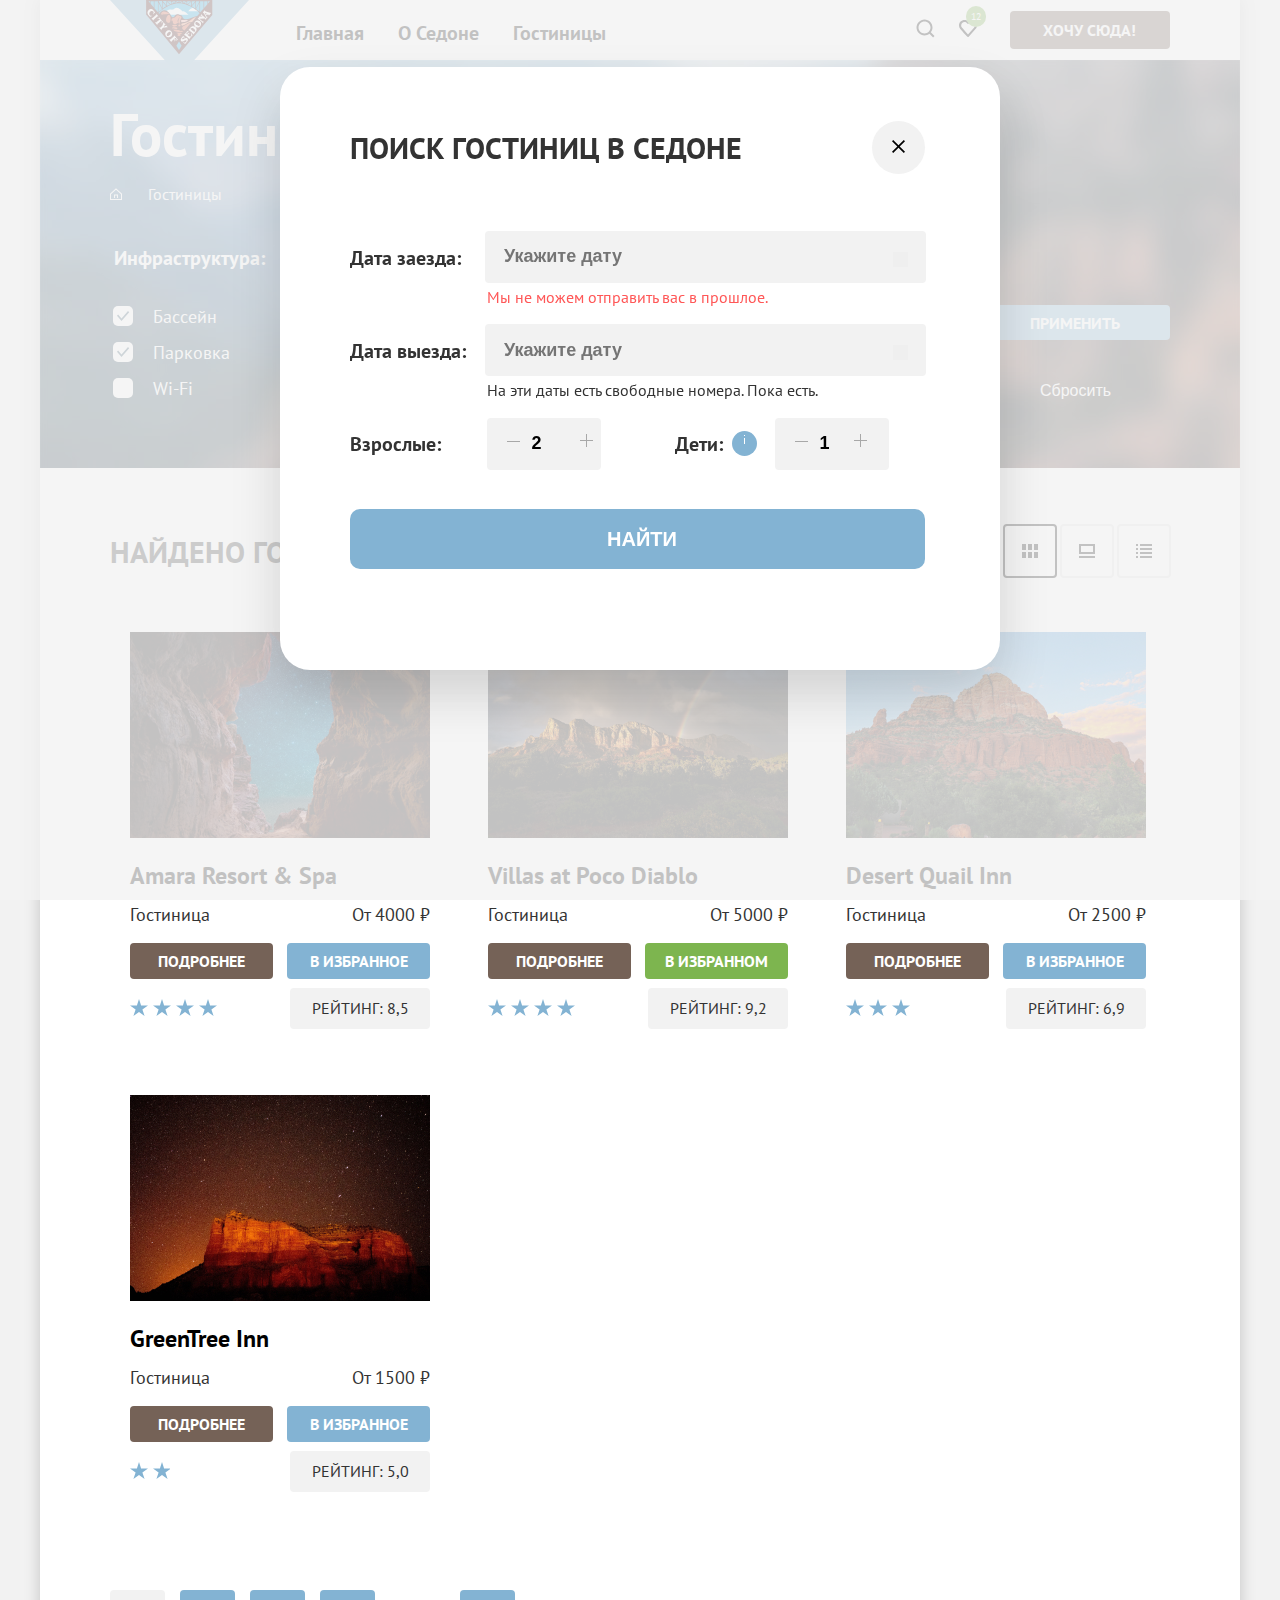
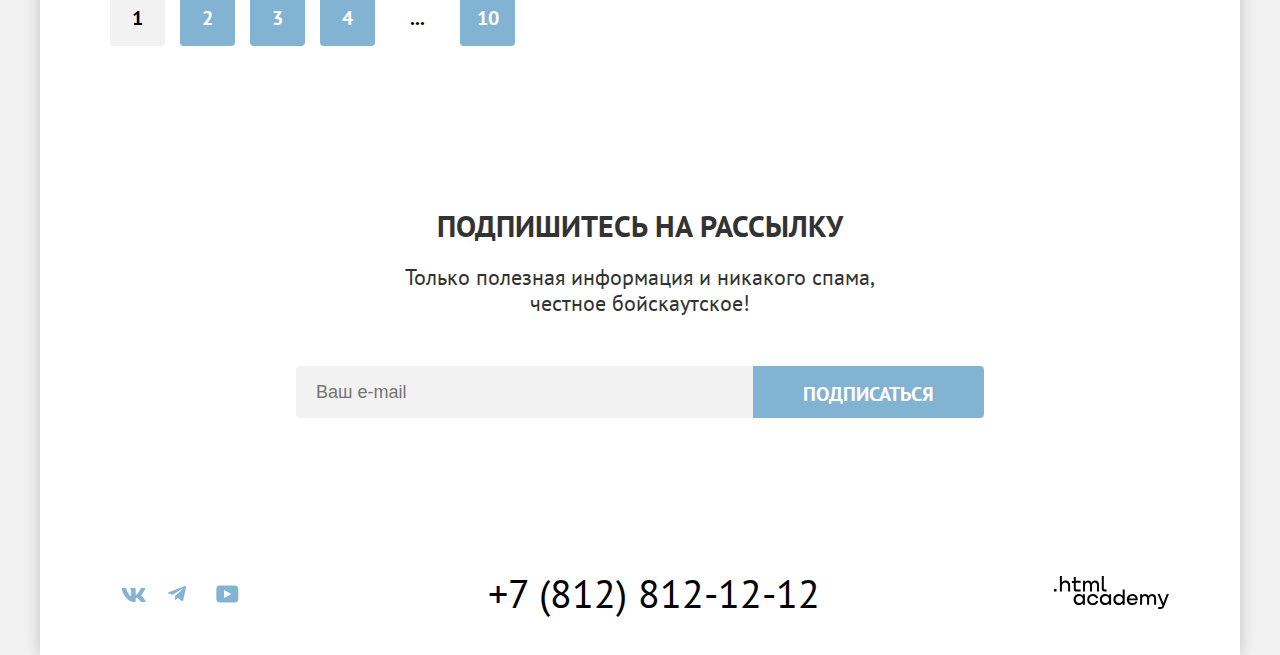
==== commit ca751f77: "final" ====
--- a/catalog.html
+++ b/catalog.html
@@ -371,7 +371,7 @@
                     <path d="M0 0L0 1L13 1V0L0 0Z" fill="currentColor"/>
                   </svg>
                 </button>
-                <input class="adults-numder" id="adults-number" type="number" value="2" step="1" min="1" max="4">
+                <input class="children-number" id="children-number" type="number" value="2" step="1" min="1" max="4">
                 <button class="plus-button" type="button" aria-label="Увеличить количество взрослых.">
                   <svg width="13" height="13" viewBox="0 0 13 13" fill="currentColor" xmlns="http://www.w3.org/2000/svg">
                     <g>
@@ -393,12 +393,12 @@
                     </clipPath>
                   </defs>
                 </svg>
-              <span class="notication-children">Укажите количество детей, которые будут с вами,
+              <span class="notification-children">Укажите количество детей, которые будут с вами,
                 возраст которых от 6 до 18 лет. Дети<br>до 6 лет размещаются бесплатно.</span>
               </button>
             </label>
             <div class="children-box">
-              <button class="minus button" type="button">
+              <button class="minus-button" type="button">
                 <svg width="13" height="1" viewBox="0 0 13 1" fill="currentColor" xmlns="http://www.w3.org/2000/svg">
                   <path d="M0 0L0 1L13 1V0L0 0Z" fill="currentColor"/>
                 </svg>
--- a/css/styles.css
+++ b/css/styles.css
@@ -526,7 +526,7 @@
 
 .button-form {
   margin-left: auto;
-  margin-top: 55px;
+  margin-top: 60px;
 }
 
 .check-box {
@@ -997,10 +997,19 @@
 }
 
 .button-more,
-.button-favorite,
+.button-favorite {
+  display: inline-block;
+  width: 133px;
+  padding: 8px 5px;
+  font-weight: 700;
+  font-size: 16px;
+  line-height: 20px;
+  color: #ffffff;
+  border-radius: 4px;
+}
+
 .button-check {
   font-size: 16px;
-  line-height: 21px;
   padding: 7px 10px;
   border-radius: 4px;
 }
@@ -1008,14 +1017,6 @@
 .hotel-button {
   display: flex;
   justify-content: space-between;
-}
-
-.button-more {
-  width: 120px;
-}
-
-.button-favorite {
-  width: 120px;
 }
 
 .button-clear {
@@ -1028,7 +1029,7 @@
   width: 190px;
   height: 35px;
   display: block;
-  margin-bottom: 40px;
+  margin-bottom: 39px;
 }
 
 .button-reset {
@@ -1135,11 +1136,13 @@
 
 .modal-form {
   display: grid;
-  grid-template-columns: 140px 135px 158px auto;
+  grid-template-columns: 120px 135px 158px auto;
   row-gap: 26px;
   column-gap: 4px;
   align-items: center;
   font-weight: 700;
+  font-size: 20px;
+  line-height: 24px;
 }
 
 .start-date {
@@ -1202,7 +1205,7 @@
   bottom: 31px;
   width: 15px;
   height: 15px;
-  background-image: url("../images/icons/calendar.svg");
+  background-image: url("../image/icons/calendar.svg");
   background-repeat: no-repeat;
   background-position: center;
   border: none;
@@ -1242,7 +1245,7 @@
   bottom: 32px;
   width: 15px;
   height: 15px;
-  background-image: url("../images/icons/calendar.svg");
+  background-image: url("../image/icons/calendar.svg");
   background-repeat: no-repeat;
   background-position: center;
   border: none;
@@ -1316,7 +1319,7 @@
 .plus-button {
   position: absolute;
   top: 15px;
-  right: 2px;
+  right: 10px;
   border: none;
   background: transparent;
 }
@@ -1342,7 +1345,7 @@
 .children-box .plus-button {
   position: absolute;
   top: 15px;
-  right: 13px;
+  right: 53px;
   border: none;
 }
 
@@ -1375,14 +1378,14 @@
   top: 26px;
   left: -119px;
   background-color: #333333;
-  box-shadow: 0px 15px 30px rgb(0 0 0 / 30%);
+  box-shadow: 0 15px 30px rgb(0 0 0 / 30%);
   border-radius: 10px;
   font-weight: 400;
   font-size: 15px;
   line-height: 1.3;
   color: #ffffff;
   text-align: left;
-  padding: 20px 0px 18px 22px;
+  padding: 20px 0 18px 22px;
   transform: scale(0);
   transition: 0.155s linear;
   cursor: pointer;
@@ -1411,7 +1414,7 @@
 }
 
 .children-number {
-  width: 133px;
+  width: 110px;
   height: 50px;
   border: none;
   background: #f2f2f2;
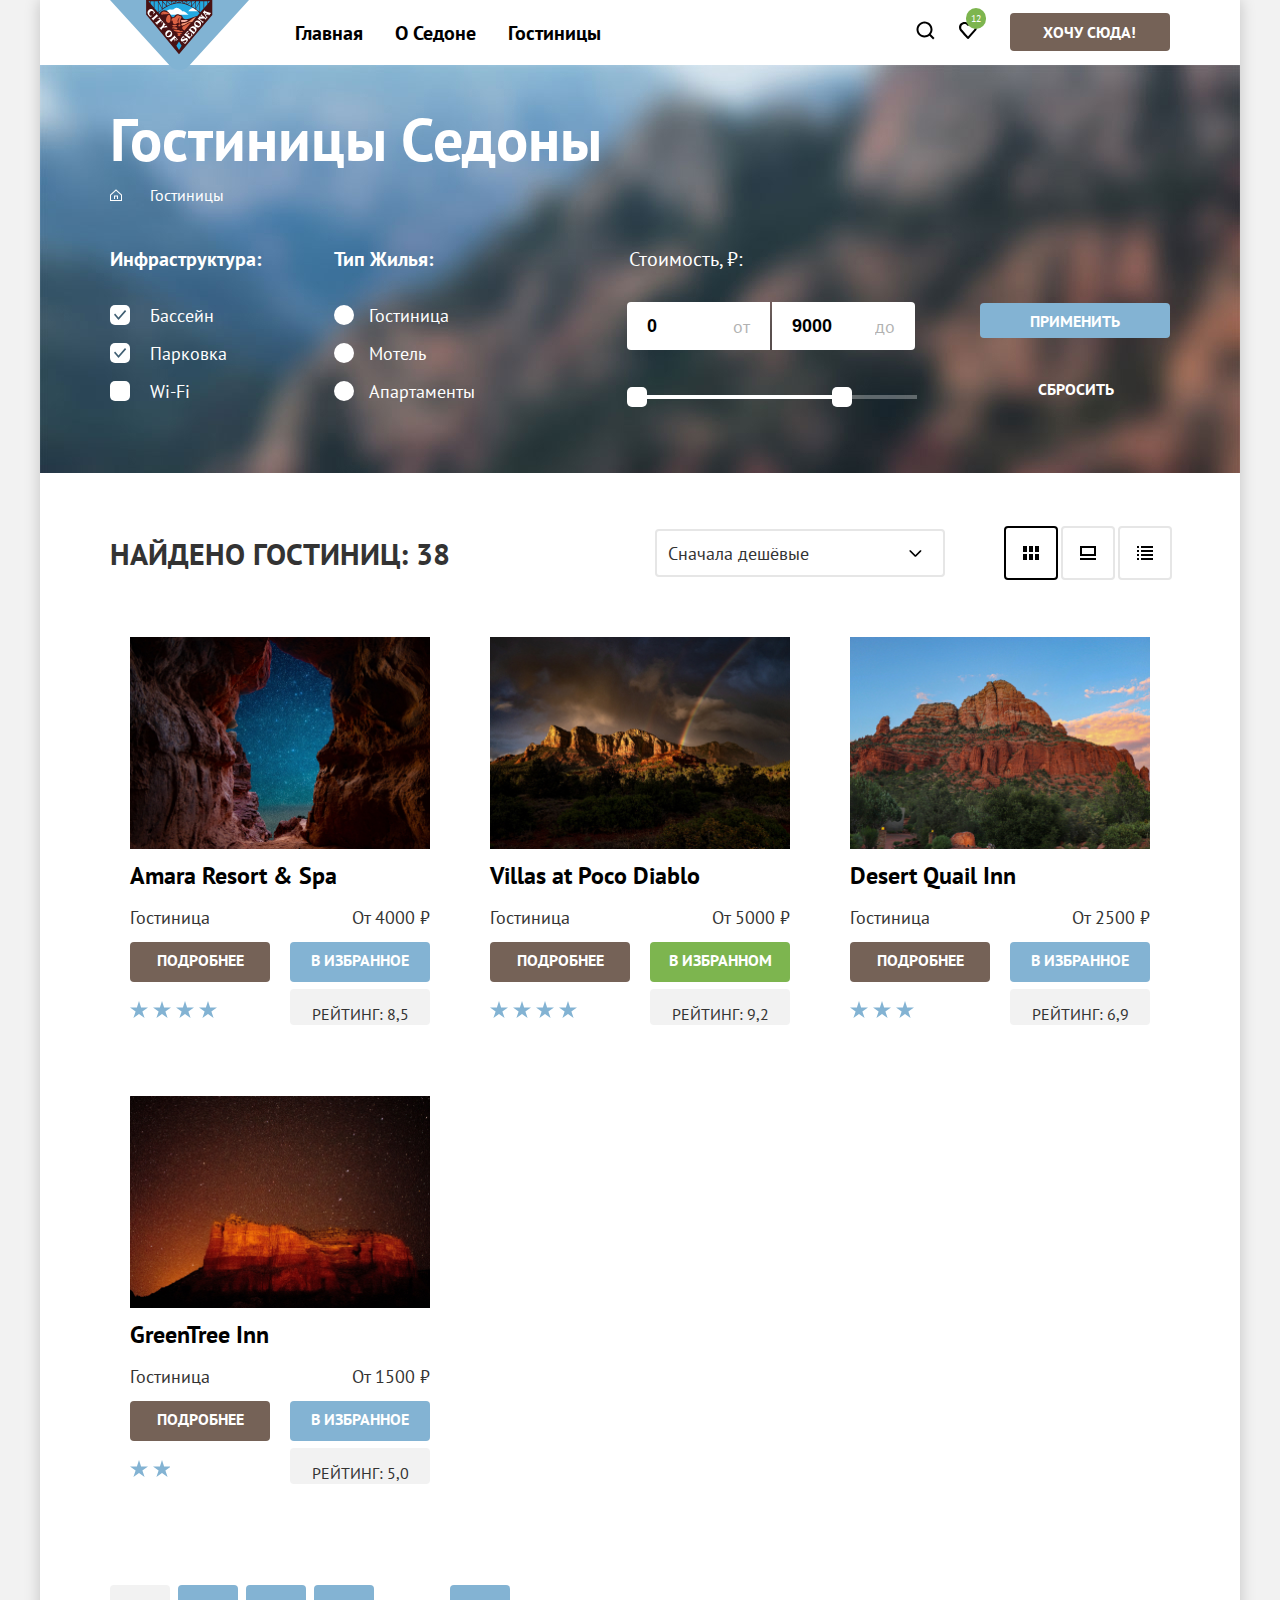
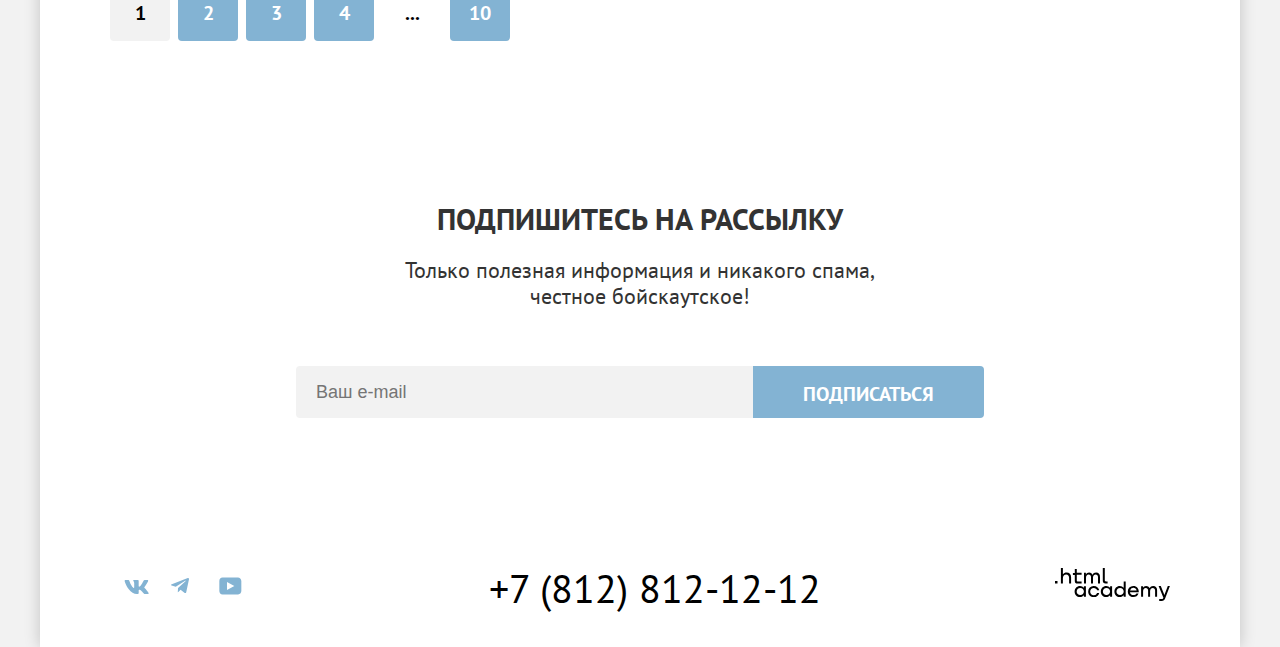
==== commit c2e61637: "Merge pull request #6 from Alexander-Naymov/master" ====
--- a/catalog.html
+++ b/catalog.html
@@ -101,21 +101,21 @@
               <ul class="catalog-filter-list clear-list">
                 <li class="catalog-filter-item">
                   <label class="radio">
-                    <input class="visually-hidden radio-input" type="radio" class="radio-input" name="radio" value="guesthouse">
+                    <input class="visually-hidden radio-input" type="radio" name="radio" value="guesthouse">
                     <span class="radio-mark"></span>
                     Гостиница
                   </label>
                 </li>
                 <li class="catalog-filter-item">
                   <label class="radio">
-                    <input class="visually-hidden radio-input" type="radio" class="radio-input" name="radio" value="hotel">
+                    <input class="visually-hidden radio-input" type="radio" name="radio" value="hotel">
                     <span class="radio-mark"></span>
                     Мотель
                   </label>
                 </li>
                 <li class="catalog-filter-item">
                   <label class="radio">
-                    <input class="visually-hidden radio-input" type="radio" class="radio-input" name="radio" value="apartments">
+                    <input class="visually-hidden radio-input" type="radio" name="radio" value="apartments">
                     <span class="radio-mark"></span>
                     Апартаменты
                   </label>
@@ -206,7 +206,7 @@
           <ul class="hotels-list clear-list">
             <li class="hotels-card">
               <a href="#" class="card-link">
-                <img src="image/hotel-amara.jpg" width="300" height="206" alt="гостиница Amara Resort & Spa" class="card-image">
+                <img src="image/hotel-amara.jpg" width="300" height="212" alt="гостиница Amara Resort & Spa" class="card-image">
                 <h3 class="hotels-card-title">Amara Resort & Spa</h3>
               </a>
               <p class="hotels-type">Гостиница</p>
@@ -220,7 +220,7 @@
             </li>
             <li class="hotels-card">
               <a href="hotel.html" class="card-link">
-                <img src="image/hotel-villa.jpg" width="300" height="206" alt="гостиница Villas at Poco Diablo" class="card-image">
+                <img src="image/hotel-villa.jpg" width="300" height="212" alt="гостиница Villas at Poco Diablo" class="card-image">
                 <h3 class="hotels-card-title">Villas at Poco Diablo</h3>
               </a>
               <p class="hotels-type">Гостиница</p>
@@ -234,7 +234,7 @@
             </li>
             <li class="hotels-card">
               <a href="hotel.html" class="card-link">
-                <img src="image/hotel-desert.jpg" width="300" height="206" alt="гостиница Desert Quail Inn" class="card-image">
+                <img src="image/hotel-desert.jpg" width="300" height="212" alt="гостиница Desert Quail Inn" class="card-image">
                 <h3 class="hotels-card-title">Desert Quail Inn</h3>
               </a>
               <p class="hotels-type">Гостиница</p>
@@ -248,7 +248,7 @@
             </li>
             <li class="hotels-card">
               <a href="hotel.html" class="card-link">
-                <img src="image/hotel-green.jpg" width="300" height="206" alt="гостиница GreenTree Inn" class="card-image">
+                <img src="image/hotel-green.jpg" width="300" height="212" alt="гостиница GreenTree Inn" class="card-image">
                 <h3 class="hotels-card-title">GreenTree Inn</h3>
               </a>
               <p class="hotels-type">Гостиница</p>
@@ -334,9 +334,9 @@
       </p>
       <p class="developer">
         <a class="developer-link" href="https://htmlacademy.ru/">
-            <svg class="developer-icon" width="115" height="33" xmlns="http://www.w3.org/2000/svg">
-            <path d="M0 12.9v2.6h2.5v-2.6H0ZM11.6 4.5c-1.6 0-2.8.7-3.6 1.7h-.1V0h-2v15.5h2v-5.3c0-2.1 1.3-3.6 3.3-3.6 1.8 0 2.9 1.4 2.9 3.2v5.7h2V9.4c.1-3-1.8-4.9-4.5-4.9ZM26.6 4.8h-4.8V1.1h-2v3.8h-1.9v2h1.9v6c0 1.7 1 2.7 2.7 2.7h4.1v-2h-3.7c-.7 0-1.1-.4-1.1-1.1V6.8h4.8v-2ZM41.1 4.6c-1.6 0-2.9.8-3.5 2.1h-.1a3.7 3.7 0 0 0-3.4-2.1c-1.4 0-2.5.8-3.1 1.8h-.1V4.8H29v10.6h2V10c0-2 1-3.5 2.6-3.5 1.5 0 2.4 1 2.4 2.6v6.3h2V9.8c0-2.4 1.4-3.3 2.6-3.3 1.5 0 2.4 1 2.4 2.6v6.3h2V8.9c.1-2.5-1.4-4.3-3.9-4.3ZM47.8 12.7c0 1.7 1 2.7 2.8 2.7h2v-2h-1.7c-.7 0-1.1-.4-1.1-1.1V0h-2v12.7ZM28.9 19.7a4.9 4.9 0 0 0-3.9-1.8c-3.1 0-5.4 2.3-5.4 5.6s2.3 5.6 5.4 5.6c1.8 0 3-.8 3.8-1.9h.1v1.6h2V18.2h-2v1.5Zm-3.6 7.4a3.5 3.5 0 0 1-3.6-3.6c0-2 1.4-3.6 3.6-3.6s3.6 1.6 3.6 3.6c0 1.9-1.4 3.6-3.6 3.6ZM44.2 22c-.5-2.4-2.6-4.1-5.4-4.1a5.4 5.4 0 0 0-5.6 5.6c0 3.1 2.2 5.6 5.6 5.6 2.8 0 4.9-1.8 5.4-4.2h-2.1a3.4 3.4 0 0 1-3.3 2.3 3.5 3.5 0 0 1-3.6-3.6c0-2 1.4-3.6 3.6-3.6 1.6 0 2.8 1 3.3 2.2h2.1V22ZM55.1 19.7a4.9 4.9 0 0 0-3.9-1.8c-3.1 0-5.4 2.3-5.4 5.6s2.3 5.6 5.4 5.6c1.8 0 3-.8 3.8-1.9h.1v1.6h2V18.2h-2v1.5Zm-3.6 7.4a3.5 3.5 0 0 1-3.6-3.6c0-2 1.4-3.6 3.6-3.6s3.6 1.6 3.6 3.6c0 1.9-1.5 3.6-3.6 3.6ZM68.7 19.8a5 5 0 0 0-3.9-1.9c-3.1 0-5.4 2.3-5.4 5.6s2.2 5.6 5.4 5.6c1.7 0 3-.8 3.8-1.8h.1v1.5h2V13.4h-2v6.4Zm-3.6 7.3a3.5 3.5 0 0 1-3.6-3.6c0-2 1.4-3.6 3.6-3.6s3.6 1.6 3.6 3.6c-.1 2-1.5 3.6-3.6 3.6ZM78.3 17.9a5.4 5.4 0 0 0-5.5 5.6c0 3 2.1 5.6 5.5 5.6 2.5 0 4.5-1.3 5.2-3.6h-2.1c-.5 1-1.6 1.6-3 1.6-1.9 0-3.3-1.3-3.4-2.9h8.8c.2-3.6-2-6.3-5.5-6.3Zm0 1.9c1.7 0 3 1 3.3 2.6h-6.5a3.2 3.2 0 0 1 3.2-2.6ZM98.2 17.9a4 4 0 0 0-3.6 2h-.1c-.6-1.2-1.8-2-3.4-2-1.4 0-2.5.7-3.1 1.8v-1.5h-1.9v10.6h2v-5.4c0-2 1-3.4 2.6-3.5 1.5 0 2.4 1 2.4 2.6v6.3h2v-5.6c0-2.4 1.4-3.3 2.6-3.3 1.5 0 2.4 1 2.4 2.6v6.3h2v-6.5c.1-2.6-1.4-4.4-3.9-4.4ZM109.4 27l-3.6-8.9h-2.2l4.8 11.6c-.3.9-.7 1.2-1.7 1.2h-2.5v2h2.5c1.8 0 2.8-.8 3.5-2.6l4.7-12.2h-2.1l-3.4 8.9Z" fill="currentColor"/></svg>
-            <span class="visually-hidden">Логотип htmlacademy.</span>
+          <svg class="developer-icon" width="115" height="33" xmlns="http://www.w3.org/2000/svg">
+          <path d="M0 12.9v2.6h2.5v-2.6H0ZM11.6 4.5c-1.6 0-2.8.7-3.6 1.7h-.1V0h-2v15.5h2v-5.3c0-2.1 1.3-3.6 3.3-3.6 1.8 0 2.9 1.4 2.9 3.2v5.7h2V9.4c.1-3-1.8-4.9-4.5-4.9ZM26.6 4.8h-4.8V1.1h-2v3.8h-1.9v2h1.9v6c0 1.7 1 2.7 2.7 2.7h4.1v-2h-3.7c-.7 0-1.1-.4-1.1-1.1V6.8h4.8v-2ZM41.1 4.6c-1.6 0-2.9.8-3.5 2.1h-.1a3.7 3.7 0 0 0-3.4-2.1c-1.4 0-2.5.8-3.1 1.8h-.1V4.8H29v10.6h2V10c0-2 1-3.5 2.6-3.5 1.5 0 2.4 1 2.4 2.6v6.3h2V9.8c0-2.4 1.4-3.3 2.6-3.3 1.5 0 2.4 1 2.4 2.6v6.3h2V8.9c.1-2.5-1.4-4.3-3.9-4.3ZM47.8 12.7c0 1.7 1 2.7 2.8 2.7h2v-2h-1.7c-.7 0-1.1-.4-1.1-1.1V0h-2v12.7ZM28.9 19.7a4.9 4.9 0 0 0-3.9-1.8c-3.1 0-5.4 2.3-5.4 5.6s2.3 5.6 5.4 5.6c1.8 0 3-.8 3.8-1.9h.1v1.6h2V18.2h-2v1.5Zm-3.6 7.4a3.5 3.5 0 0 1-3.6-3.6c0-2 1.4-3.6 3.6-3.6s3.6 1.6 3.6 3.6c0 1.9-1.4 3.6-3.6 3.6ZM44.2 22c-.5-2.4-2.6-4.1-5.4-4.1a5.4 5.4 0 0 0-5.6 5.6c0 3.1 2.2 5.6 5.6 5.6 2.8 0 4.9-1.8 5.4-4.2h-2.1a3.4 3.4 0 0 1-3.3 2.3 3.5 3.5 0 0 1-3.6-3.6c0-2 1.4-3.6 3.6-3.6 1.6 0 2.8 1 3.3 2.2h2.1V22ZM55.1 19.7a4.9 4.9 0 0 0-3.9-1.8c-3.1 0-5.4 2.3-5.4 5.6s2.3 5.6 5.4 5.6c1.8 0 3-.8 3.8-1.9h.1v1.6h2V18.2h-2v1.5Zm-3.6 7.4a3.5 3.5 0 0 1-3.6-3.6c0-2 1.4-3.6 3.6-3.6s3.6 1.6 3.6 3.6c0 1.9-1.5 3.6-3.6 3.6ZM68.7 19.8a5 5 0 0 0-3.9-1.9c-3.1 0-5.4 2.3-5.4 5.6s2.2 5.6 5.4 5.6c1.7 0 3-.8 3.8-1.8h.1v1.5h2V13.4h-2v6.4Zm-3.6 7.3a3.5 3.5 0 0 1-3.6-3.6c0-2 1.4-3.6 3.6-3.6s3.6 1.6 3.6 3.6c-.1 2-1.5 3.6-3.6 3.6ZM78.3 17.9a5.4 5.4 0 0 0-5.5 5.6c0 3 2.1 5.6 5.5 5.6 2.5 0 4.5-1.3 5.2-3.6h-2.1c-.5 1-1.6 1.6-3 1.6-1.9 0-3.3-1.3-3.4-2.9h8.8c.2-3.6-2-6.3-5.5-6.3Zm0 1.9c1.7 0 3 1 3.3 2.6h-6.5a3.2 3.2 0 0 1 3.2-2.6ZM98.2 17.9a4 4 0 0 0-3.6 2h-.1c-.6-1.2-1.8-2-3.4-2-1.4 0-2.5.7-3.1 1.8v-1.5h-1.9v10.6h2v-5.4c0-2 1-3.4 2.6-3.5 1.5 0 2.4 1 2.4 2.6v6.3h2v-5.6c0-2.4 1.4-3.3 2.6-3.3 1.5 0 2.4 1 2.4 2.6v6.3h2v-6.5c.1-2.6-1.4-4.4-3.9-4.4ZM109.4 27l-3.6-8.9h-2.2l4.8 11.6c-.3.9-.7 1.2-1.7 1.2h-2.5v2h2.5c1.8 0 2.8-.8 3.5-2.6l4.7-12.2h-2.1l-3.4 8.9Z" fill="currentColor"/></svg>
+          <span class="visually-hidden">Логотип htmlacademy.</span>
         </a>
       </p>
     </footer>
@@ -367,21 +367,19 @@
             <label class="adults-label" for="adults-number">Взрослые:</label>
               <div class="adults-box">
                 <button class="minus-button" type="button" aria-label="Уменьшить количество взрослых">
-                  <svg class="minus-svg" width="13" height="1" viewBox="0 0 13 1" fill="currentColor" xmlns="http://www.w3.org/2000/svg">
-                    <path d="M0 0L0 1L13 1V0L0 0Z" fill="currentColor"/>
-                  </svg>
+
                 </button>
-                <input class="children-number" id="children-number" type="number" value="2" step="1" min="1" max="4">
+                <input class="adults-number" id="adults-number" type="number" value="2" step="1" min="1" max="4">
                 <button class="plus-button" type="button" aria-label="Увеличить количество взрослых.">
                   <svg width="13" height="13" viewBox="0 0 13 13" fill="currentColor" xmlns="http://www.w3.org/2000/svg">
                     <g>
                       <path d="M13 6H7V0H6V6H0V7H6V13H7V7H13V6Z" fill="currentColor"/>
                     </g>
-                  </svg>
+                 </svg>
                 </button>
               </div>
-            <label class="children-label" for="children-numder">Дети:
-              <button class="info-children" id="children-numder" type="button">
+            <label class="children-label" for="children-number">Дети:
+              <button class="info-children" id="children-number" type="button">
                 <svg width="1" height="9" viewBox="0 0 1 9" fill="white" xmlns="http://www.w3.org/2000/svg">
                   <g clip-path="url(#clip0_18711_289)">
                     <path d="M0 9H1L1 3H0L0 9Z" fill="white"/>
@@ -398,9 +396,11 @@
               </button>
             </label>
             <div class="children-box">
-              <button class="minus-button" type="button">
-                <svg width="13" height="1" viewBox="0 0 13 1" fill="currentColor" xmlns="http://www.w3.org/2000/svg">
+              <button class="minus-button" type="button" aria-label="Уменьшить количество взрослых.">
+                <svg class="minus-svg" width="13" height="1" viewBox="0 0 13 1" fill="currentColor" xmlns="http://www.w3.org/2000/svg">
+                  <g>
                   <path d="M0 0L0 1L13 1V0L0 0Z" fill="currentColor"/>
+                  </g>
                 </svg>
               </button>
               <input class="children-number" type="number" value="1" step="1" min="0" max="4">
--- a/css/styles.css
+++ b/css/styles.css
@@ -53,7 +53,7 @@
 }
 
 .navigation-index {
-  margin-bottom: 5px;
+  margin-bottom: 0;
 }
 
 .navigation-button {
@@ -70,9 +70,9 @@
 .navigation-list {
   display: flex;
   flex-wrap: wrap;
-  width: 324px;
+  width: 318px;
   justify-content: space-between;
-  margin-bottom: 10px;
+  margin-bottom: 7px;
 }
 
 .navigation-user {
@@ -90,8 +90,7 @@
   line-height: 26px;
   color: #000;
   text-decoration: none;
-  text-align: center;
-  padding: 20px 7px;
+  padding: 20px 6px;
 }
 
 .navigation-link-icon {
@@ -112,10 +111,6 @@
 
 .main-container {
   flex-grow: 1;
-}
-
-.page-header {
-  margin-bottom: -10px;
 }
 
 .page-header-logo {
@@ -137,7 +132,7 @@
   margin: 0 auto;
   margin-bottom: 70px;
   padding-top: 50px;
-  min-height: 439px;
+  min-height: 434px;
 }
 
 .main-img::after {
@@ -172,9 +167,8 @@
 
 .hotels-list {
   display: grid;
-  gap: 18px;
+  gap: 20px;
   grid-template-columns: 340px 340px 340px;
-  justify-items: center;
 }
 
 .hotels-card {
@@ -182,17 +176,20 @@
   flex-wrap: wrap;
   align-items: flex-start;
   justify-content: space-between;
-  min-height: 405px;
+  min-height: 399px;
   padding: 20px;
 }
 
 .hotels-card-title {
   margin: 0;
-  margin-top: 17px;
-  margin-bottom: 5px;
-  font-weight: 700;
+  margin-bottom: 10px;
   font-size: 24px;
   line-height: 28px;
+
+
+
+
+/* Headings/Heading 3 none case */
 }
 
 .hotel-catalog {
@@ -203,7 +200,7 @@
 .hotels-type {
   width: 160px;
   margin: 0;
-  margin-bottom: 10px;
+  margin-bottom: 7px;
 }
 
 .hotels-price {
@@ -237,13 +234,7 @@
   display: grid;
   grid-template-columns: repeat(3, 1fr);
   text-align: center;
-  margin-bottom: 105px;
-}
-
-.advantages-wrapper {
-  padding-top: 95px;
-  padding-bottom: 92px;
-  max-height: 197px;
+  margin-bottom: 95px;
 }
 
 .advantages-sublist {
@@ -251,26 +242,43 @@
 }
 
 .advantages-title {
+  width: 171px;
   font-size: 24px;
+  text-transform: uppercase;
+  text-align: center;
+  margin-top: 103px;
+  margin-bottom: 30px;
   line-height: 28px;
+}
+
+.advantages-title-inner {
+  font-weight: 700;
+  font-size: 24px;
+  line-height: 1.16;
   text-transform: uppercase;
-  color: #000;
   margin: 0;
-  margin-top: 10px;
-  margin-bottom: 25px;
-  margin-right: 85px;
-  margin-left: 85px;
+  margin-top: 184px;
+  margin-bottom: 30px;
 }
 
 .advantages-title-white {
    color: #fff;
-   margin-top: 0;
+   margin-top: 92px;
 }
 
 .advantages-bar {
   width: 60px;
   border-bottom: 2px solid rgba(0, 0, 0, 0.3);
-  margin: auto;
+  margin-bottom: 30px;
+}
+
+.advantages-wrapper {
+  width: 400px;
+  min-height: 384px;
+  display: flex;
+  flex-direction: column;
+  align-items: center;
+  justify-content: start;
 }
 
 .advantages-wrapper-large {
@@ -299,9 +307,26 @@
 }
 
 .advantages-descriptions {
-  margin-top: 34px;
-  margin-right: 85px;
-  margin-left: 85px;
+    font-size: 18px;
+    line-height: 1.166;
+    text-align: center;
+    width: 236px;
+    margin: 0;
+    margin-bottom: 20px;
+  }
+
+.advantages-icon-food {
+  background: center top 80px/74px 70px no-repeat url(../image/icons/food.svg);
+}
+
+.advantages-icon-house {
+  background: center top 80px/74px 70px no-repeat url(../image/icons/house.svg);
+  background-color: rgba(131, 179, 211, 0.12);
+}
+
+.advantages-icon-box {
+  background: center top 89px/74px 70px no-repeat url("../image/icons/box.svg");
+  background-color: rgba(131, 179, 211, 0.12);
 }
 
 .found-descr {
@@ -310,7 +335,7 @@
 
 .search {
   text-align: center;
-  margin-bottom: 95px;
+  margin-bottom: 94px;
 }
 
 .search-title {
@@ -325,7 +350,7 @@
   width: 720px;
   font-size: 22px;
   line-height: 26px;
-  margin-bottom: 53px;
+  margin-bottom: 51px;
   margin-left: auto;
   margin-right: auto;
 }
@@ -342,19 +367,20 @@
 }
 
 .subscribe {
-  background-image: url("../image/subscribe.jpg");
+  background-image: url("../image/Subscribe.jpg");
   background-repeat: no-repeat;
   background-size: 100%;
   text-align: center;
   color: #fff;
   padding: 95px 200px;
   margin-bottom: 50px;
+  padding-bottom: 100px;
 }
 .subscribe-description {
   width: 530px;
   margin: 0 auto;
   font-size: 22px;
-  margin-bottom: 50px;
+  margin-bottom: 57px;
   line-height: 26px;
 }
 
@@ -398,18 +424,19 @@
 }
 
 .hotel-rate {
-  background-color: #F2F2F2;
-  color: #333;
+  display: flex;
+  justify-content: space-around;
+  align-items: flex-end;
+  width: 140px;
+  height: 36px;
   font-size: 16px;
+  line-height: inherit;
   text-transform: uppercase;
-  width: 120px;
-  padding: 10px;
-  border-radius: 4px;
-  text-align: center;
+  background: #f2f2f2;
+  border-radius: 4px;
 }
 
 .card-link {
-  font-weight: 700;
   font-size: 24px;
   line-height: 31px;
   color: #000;
@@ -418,12 +445,13 @@
 
 .card-image {
   object-fit: cover;
+  margin-bottom: 6px;
 }
 
 .page-footer {
   margin: 0 auto;
   display: flex;
-  width: 1066px;
+  width: 1060px;
 }
 
 .footer-social {
@@ -435,7 +463,7 @@
   flex-wrap: wrap;
   justify-content: space-around;
   width: 143px;
-  margin-top: 17px;
+  margin-top: 9px;
 }
 
 .social-link{
@@ -458,7 +486,6 @@
   width: 677px;
   text-align: center;
   margin: 0;
-  margin-top: 5px;
 }
 
 .phone-link {
@@ -482,7 +509,6 @@
 
 .developer {
   margin: 0;
-  margin-top: 8px;
   margin-left: 62px;
 }
 
@@ -519,14 +545,13 @@
   background-size: 100%;
   background-repeat: no-repeat;
   color: #fff;
-  padding: 35px 70px 70px 70px;
-  margin-top: 5px;
-  margin-bottom: 43px;
+  padding: 35px 70px 60px 70px;
+  margin-bottom: 50px;
 }
 
 .button-form {
   margin-left: auto;
-  margin-top: 60px;
+  margin-top: 57px;
 }
 
 .check-box {
@@ -540,7 +565,7 @@
 
 .control-input {
   appearance: none;
-  margin-left: 33px;
+  margin-left: 32px;
 }
 
 .control-input:checked + .check-box {
@@ -567,7 +592,7 @@
 .radio {
   position: relative;
   display: block;
-  padding-left: 39px;
+  padding-left: 35px;
 }
 
 .radio-mark {
@@ -622,10 +647,11 @@
 
 .catalog-filter-title {
   border: 0;
+  padding: 0;
   font-size: 20px;
   line-height: 26px;
   font-weight: 700;
-  margin-bottom: 35px;
+  margin-bottom: 33px;
 }
 
 .catalog-price-title {
@@ -638,8 +664,7 @@
   width: 290px;
   padding: 0;
   border: 0;
-  /* margin-top: 7px; */
-  margin-left: 47px;
+  margin-left: 45px;
   box-sizing: border-box;
 }
 
@@ -672,16 +697,17 @@
 
 .catalog-filter-service {
   margin-right: 30px;
+  margin-left: 0;
   border: none;
   padding: 0;
 }
 
 .catalog-filter-item {
-  margin-bottom: 15px;
+  margin-bottom: 17px;
 }
 
 .catalog-filter-list {
-  margin-right: 71px;
+  margin-right: 77px;
 }
 
 .price-cost {
@@ -770,7 +796,7 @@
 
 .breadcrumbs-link {
   font-size: 16px;
-  padding-right: 26px;
+  padding-right: 28px;
   color: #fff;
 }
 
@@ -778,7 +804,7 @@
   margin: 0;
   font-size: 60px;
   line-height: 78px;
-  margin-bottom: 10px;
+  margin-bottom: 6px;
 }
 
 .found-descr {
@@ -793,7 +819,7 @@
   display: flex;
   justify-content: space-between;
   align-items: center;
-  margin-bottom: 37px;
+  margin-bottom: 40px;
   min-width: 397px;
 }
 
@@ -804,7 +830,7 @@
   border: 2px solid #e6e6e6;
   border-radius: 4px;
   font-size: 18px;
-  font-weight: 400;
+  font-weight: inherit;
   line-height: 23px;
   font-family: inherit;
   color: #333333;
@@ -813,7 +839,7 @@
   background-repeat: no-repeat;
   background-position: right 21px center;
   background-color: #ffffff;
-  padding: 5px 12px;
+  padding: 11px;
 }
 
 .select-control:focus {
@@ -857,22 +883,21 @@
 
 .sort-icon {
   display: block;
-  width: 50px;
+  width: 48px;
+  /* height: 48px; */
 }
 
 .pagination {
-  display: grid;
-  grid-template-columns: repeat(6,55px);
-  gap: 15px;
+  display: flex;
+  width: 400px;
+  justify-content: space-between;
 }
 
 .pagination-container {
+  display: flex;
   margin-left: 70px;
-  margin-bottom: 162px;
-  display: flex;
-  align-items: center;
-  justify-content: space-between;
-  width: 405px;
+  margin-bottom: 160px;
+  width: 400px;
 }
 
 .pagination-link {
@@ -888,7 +913,9 @@
   text-align: center;
   border-radius: 4px
 }
-
+.pagination-item {
+  width: 60px;
+}
 
 .pagination-link-clear {
   background-color: transparent;
@@ -905,7 +932,7 @@
 
 .pagination-link-current {
   background-color: #F2F2F2;
-  color: #000
+  color: #000;
 }
 
 .pagination-link-current:hover {
@@ -996,22 +1023,18 @@
   background-color: #E5E5E5;
 }
 
-.button-more,
-.button-favorite {
-  display: inline-block;
-  width: 133px;
-  padding: 8px 5px;
-  font-weight: 700;
+.button-favorite,
+.button-more {
   font-size: 16px;
   line-height: 20px;
-  color: #ffffff;
-  border-radius: 4px;
-}
-
-.button-check {
-  font-size: 16px;
-  padding: 7px 10px;
-  border-radius: 4px;
+  display: flex;
+  align-items: center;
+  width: 130px;
+  min-height: 20px;
+  padding: 8px 5px;
+  padding-bottom: 12px;
+  border-radius: 4px;
+  justify-content: space-around;
 }
 
 .hotel-button {
@@ -1025,20 +1048,35 @@
 }
 
 .button-check {
+  display: flex;
+  flex-wrap: wrap;
   border: none;
   width: 190px;
-  height: 35px;
-  display: block;
-  margin-bottom: 39px;
+  min-height: 35px;
+  font-size: 16px;
+  padding: 7px 10px;
+  border-radius: 4px;
+  margin-bottom: 40px;
+  align-items: center;
+  justify-content: space-around;
 }
 
 .button-reset {
   border: none;
   background-color: transparent;
-  color: #fff;
-  margin-left: 60px;
+  margin-left: 58px;
   padding: 0;
+
+/* Buttons/Button small */
+  font-family: inherit;
+  font-weight: 700;
   font-size: 16px;
+  line-height: 20px;
+/* identical to box height, or 125% */
+  text-transform: uppercase;
+
+/* Texts/background/deafault */
+  color: #ffffff;
 }
 
 .button-reset:hover {
@@ -1067,7 +1105,7 @@
 /* MODAL PAGE */
 
 .modal-page{
-  display: block;
+  display: none;
   position: fixed;
   top: 0;
   right: 0;
@@ -1077,6 +1115,10 @@
   z-index: 9001;
 }
 
+.modal-page-on {
+  display: block;
+ }
+
 .modal-container {
   width: 575px;
   margin: 0 auto;
@@ -1095,15 +1137,13 @@
   box-shadow: 0 25px 50px rgba(0, 0, 0, 0.15);
   border-radius: 30px;
   padding-top: 42px;
-  padding-right: 5px;
 }
 
 .modal-header {
   display: flex;
   justify-content: space-between;
   align-items: center;
-  margin-bottom: 38px;
-  margin-top: -6px;
+  margin-bottom: 40px;
 }
 
 .modal-title {
@@ -1136,9 +1176,9 @@
 
 .modal-form {
   display: grid;
-  grid-template-columns: 120px 135px 158px auto;
+  grid-template-columns: 120px 126px 155px 160px;
   row-gap: 26px;
-  column-gap: 4px;
+  column-gap: 5px;
   align-items: center;
   font-weight: 700;
   font-size: 20px;
@@ -1411,6 +1451,7 @@
 .children-box {
   position: relative;
   grid-column: 4/5;
+  margin-left: auto;
 }
 
 .children-number {
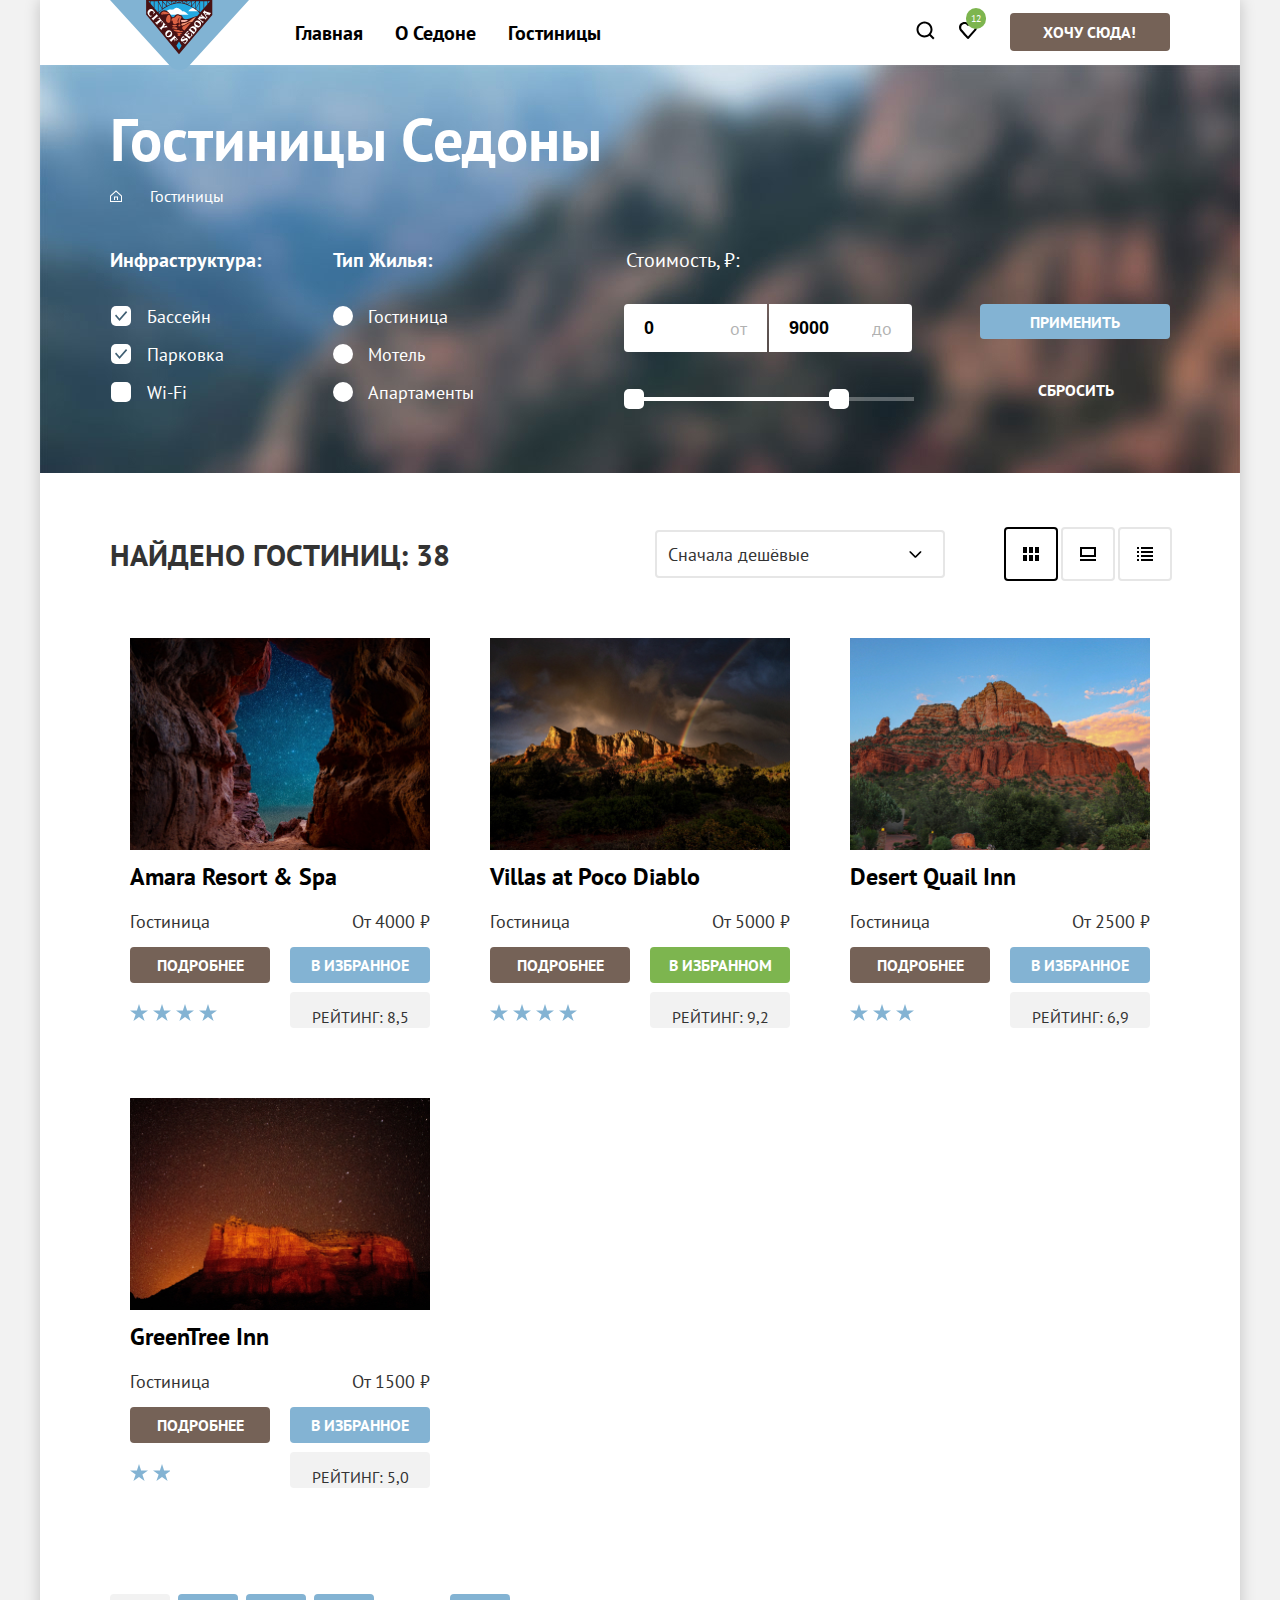
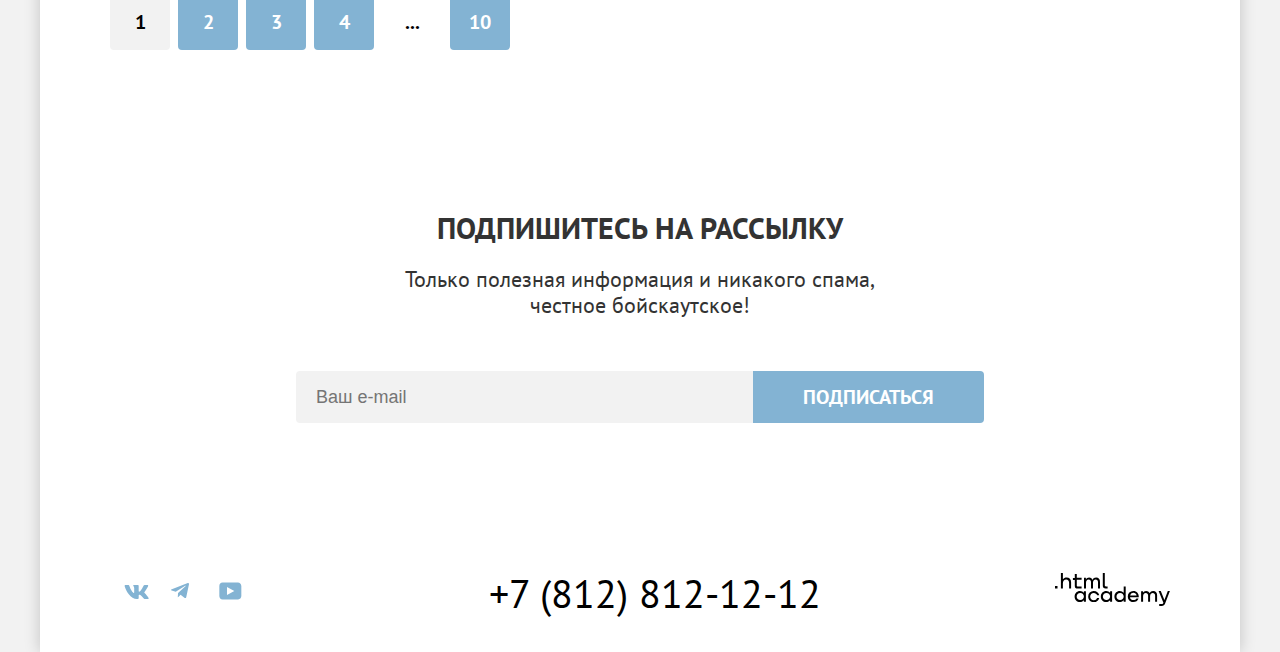
==== commit 1fbadd88: "Merge pull request #8 from Alexander-Naymov/master" ====
--- a/catalog.html
+++ b/catalog.html
@@ -328,10 +328,10 @@
           </li>
         </ul>
       </div>
-      <p class="footer-phone">
+      <div class="footer-phone">
         <a class="phone-link" href="tel:+78128121212">+7 (812) 812-12-12</a>
         <h2 class="visually-hidden">Контакты</h2>
-      </p>
+      </div>
       <p class="developer">
         <a class="developer-link" href="https://htmlacademy.ru/">
           <svg class="developer-icon" width="115" height="33" xmlns="http://www.w3.org/2000/svg">
@@ -340,6 +340,7 @@
         </a>
       </p>
     </footer>
+       <!--Для появления модального окна нужно section добавить класс modal-page-on-->
     <section class="modal-page">
       <div class="modal-box">
         <div class="modal-container">
@@ -366,8 +367,12 @@
               </div>
             <label class="adults-label" for="adults-number">Взрослые:</label>
               <div class="adults-box">
-                <button class="minus-button" type="button" aria-label="Уменьшить количество взрослых">
-
+                <button class="minus-button" type="button" aria-label="Уменьшить количество взрослых.">
+                  <svg class="minus-svg" width="13" height="1" viewBox="0 0 13 1" fill="currentColor" xmlns="http://www.w3.org/2000/svg">
+                    <g>
+                    <path d="M0 0L0 1L13 1V0L0 0Z" fill="currentColor"></path>
+                    </g>
+                  </svg>
                 </button>
                 <input class="adults-number" id="adults-number" type="number" value="2" step="1" min="1" max="4">
                 <button class="plus-button" type="button" aria-label="Увеличить количество взрослых.">
--- a/css/styles.css
+++ b/css/styles.css
@@ -176,7 +176,7 @@
   flex-wrap: wrap;
   align-items: flex-start;
   justify-content: space-between;
-  min-height: 399px;
+  min-height: 400px;
   padding: 20px;
 }
 
@@ -185,22 +185,18 @@
   margin-bottom: 10px;
   font-size: 24px;
   line-height: 28px;
-
-
-
-
-/* Headings/Heading 3 none case */
 }
 
 .hotel-catalog {
   padding: 70px;
   padding-top: 0;
+  margin-bottom: 6px;
 }
 
 .hotels-type {
   width: 160px;
   margin: 0;
-  margin-bottom: 7px;
+  margin-bottom: 5px;
 }
 
 .hotels-price {
@@ -209,6 +205,7 @@
 
 .hotel-card-stars {
   margin: 0;
+  margin-bottom: -5px;
   height: 40px;
   width: 40px;
   background-image: url("../image/icons/star.svg");
@@ -325,7 +322,7 @@
 }
 
 .advantages-icon-box {
-  background: center top 89px/74px 70px no-repeat url("../image/icons/box.svg");
+  background: center top 80px/70px 73px no-repeat url("../image/icons/box.svg");
   background-color: rgba(131, 179, 211, 0.12);
 }
 
@@ -380,7 +377,7 @@
   width: 530px;
   margin: 0 auto;
   font-size: 22px;
-  margin-bottom: 57px;
+  margin-bottom: 53px;
   line-height: 26px;
 }
 
@@ -410,12 +407,12 @@
 }
 
 .subscribe-button {
-  height: 52px;
+  min-height: 47px;
   border-radius: 0 4px 4px 0;
   font-size: 20px;
   line-height: 36px;
   border: 0;
-  padding: 10px 50px;
+  padding: 8px 50px;
 }
 
 .subscribe-form {
@@ -556,6 +553,7 @@
 
 .check-box {
   position: absolute;
+  left: 41px;
   width: 20px;
   height: 20px;
   margin-left: -40px;
@@ -566,6 +564,7 @@
 .control-input {
   appearance: none;
   margin-left: 32px;
+  margin-right: 0;
 }
 
 .control-input:checked + .check-box {
@@ -657,14 +656,14 @@
 .catalog-price-title {
   font-size: 20px;
   line-height: 26px;
-  margin-bottom: 30px;
+  margin-bottom: 31px;
 }
 
 .catalog-price-group {
   width: 290px;
   padding: 0;
   border: 0;
-  margin-left: 45px;
+  margin-left: 41px;
   box-sizing: border-box;
 }
 
@@ -707,7 +706,7 @@
 }
 
 .catalog-filter-list {
-  margin-right: 77px;
+  margin-right: 79px;
 }
 
 .price-cost {
@@ -804,7 +803,7 @@
   margin: 0;
   font-size: 60px;
   line-height: 78px;
-  margin-bottom: 6px;
+  margin-bottom: 7px;
 }
 
 .found-descr {
@@ -1032,7 +1031,7 @@
   width: 130px;
   min-height: 20px;
   padding: 8px 5px;
-  padding-bottom: 12px;
+  /* margin-top: 0px; */
   border-radius: 4px;
   justify-content: space-around;
 }
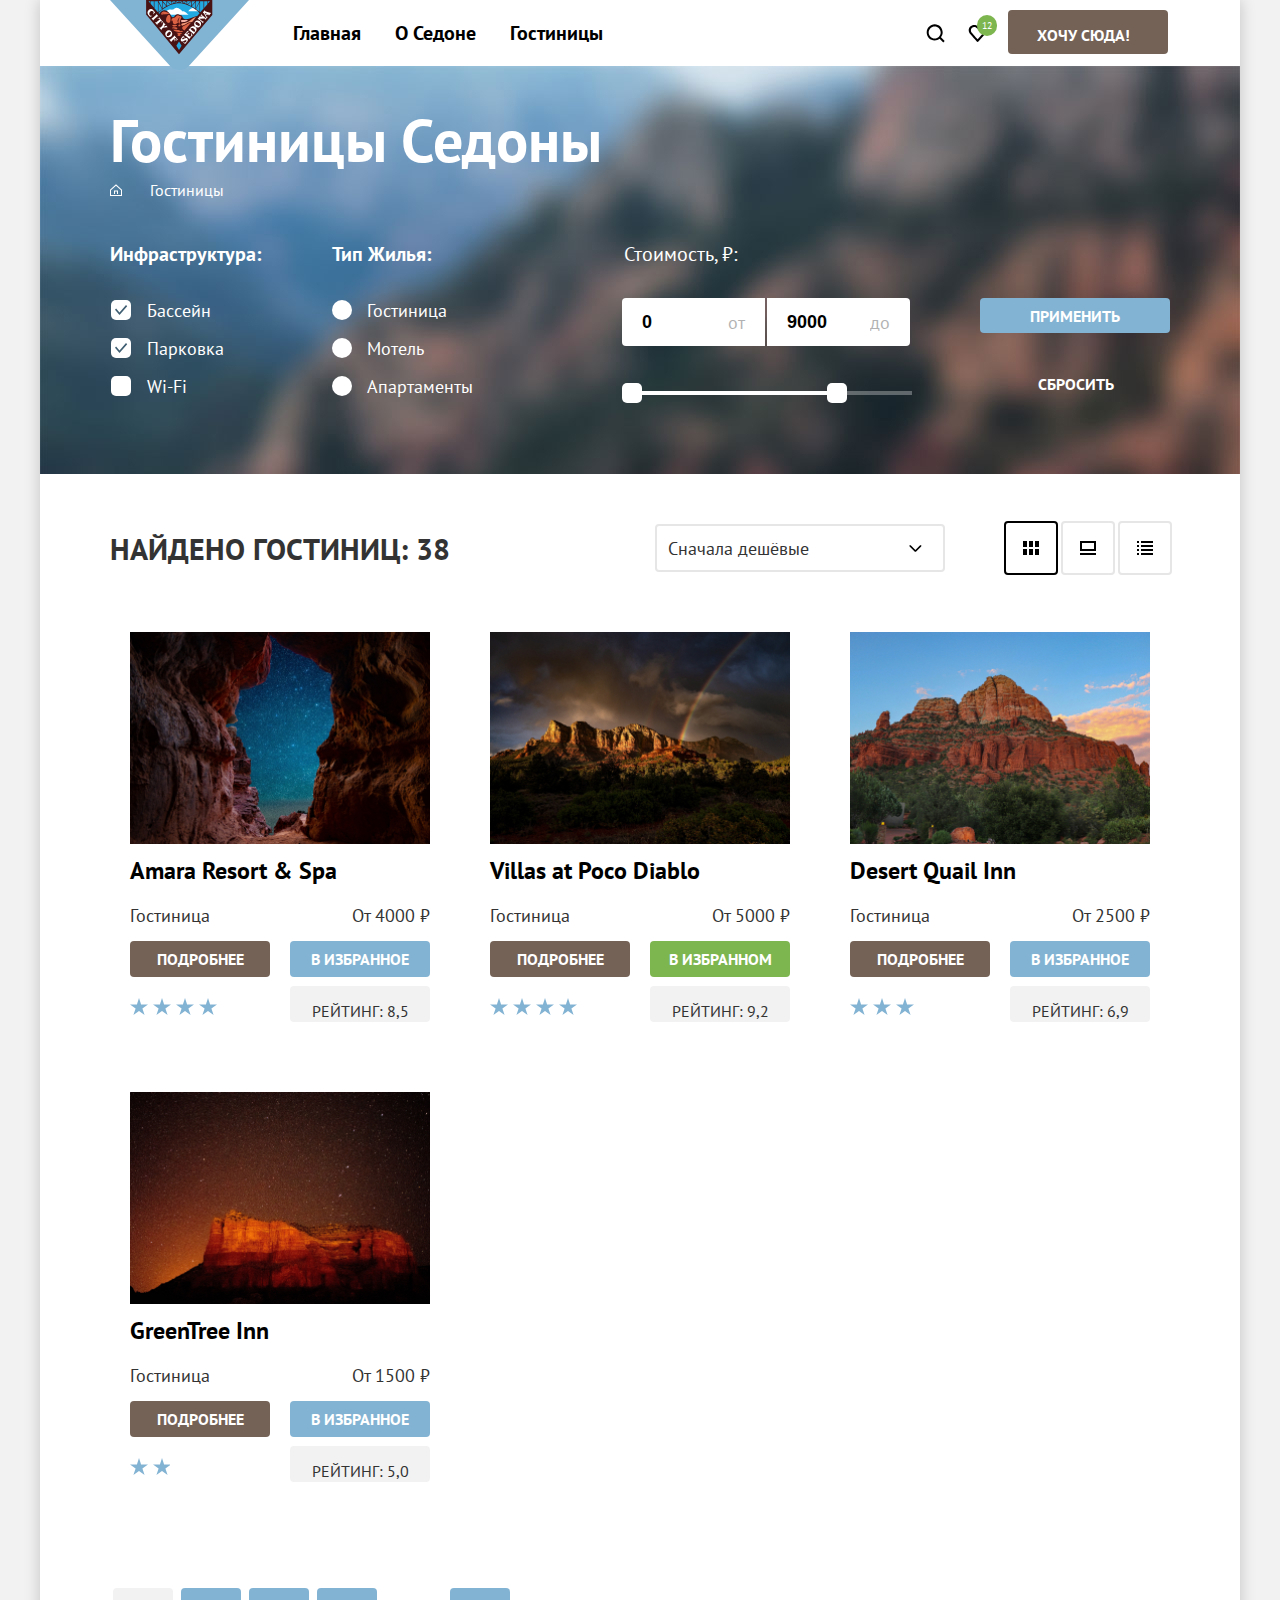
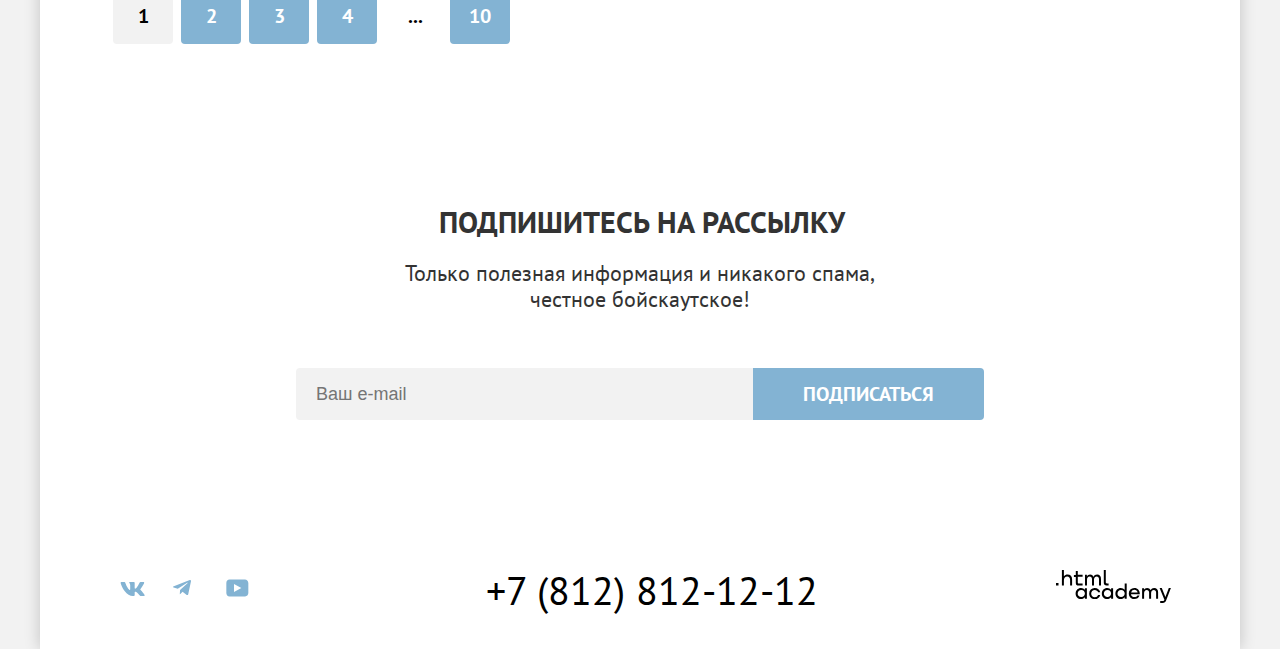
==== commit 42dd00e2: "Merge pull request #10 from Alexander-Naymov/master" ====
--- a/catalog.html
+++ b/catalog.html
@@ -10,46 +10,41 @@
   <div class="frame">
     <header class="page-header">
       <nav class="navigation">
-        <a href="index.html" class="page-header-logo">
-          <img src="image/icons/logo.svg" width="139" height="70"
-          alt="Логотип Sedona" class="logo">
+        <a class="page-header-logo">
+          <img src="image/icons/logo.svg" width="139" height="70" alt="Логотип Sedona" class="logo">
         </a>
         <ul class="navigation-list clear-list">
           <li class="navigation-item">
-            <a class="navigation-link" href="index.html">Главная</a>
+            <a class="navigation-link navigation-link-current" href="index.html">Главная</a>
           </li>
           <li class="navigation-item">
-            <a class="navigation-link" href="#">О Седоне</a>
+            <a class="navigation-link" href="#">О Седоне </a>
           </li>
           <li class="navigation-item">
-            <a class="navigation-link navigation-link-current">Гостиницы</a>
+            <a class="navigation-link" href="catalog.html">Гостиницы</a>
           </li>
         </ul>
-        <ul class="navigation-list navigation-user clear-list">
-          <li class="navigation-item">
-            <a class="navigation-link-icon" href="#">
-              <svg class="navigation-icon" aria-hidden="true" focusable="false" width="20" height="20" viewBox="0 0 20 20" fill="none" xmlns="http://www.w3.org/2000/svg">
-                <path d="m19.5 18.008-3.7-3.68c1-1.292 1.7-2.983 1.7-4.872 0-4.376-3.6-7.956-8-7.956s-8 3.68-8 8.055c0 4.376 3.6 7.956 8 7.956 1.8 0 3.5-.597 4.9-1.69l3.7 3.679 1.4-1.492Zm-10-2.486c-3.3 0-6-2.685-6-5.967 0-3.282 2.7-5.967 6-5.967s6 2.685 6 5.967c0 3.282-2.7 5.967-6 5.967Z" fill="#000"/>
+        <ul class="navigation-user clear-list">
+          <li class="navigation-item-user">
+            <a class="navigation-link-user" href="#">
+              <span class="visually-hidden">Поиск.</span>
+              <svg class="navigation-icon" aria-hidden="true" width="19" height="19" viewBox="0 0 19 19" fill="none" xmlns="http://www.w3.org/2000/svg">
+                <path d="m18.682 16.911-3.7-3.7c1-1.3 1.7-3 1.7-4.9 0-4.4-3.6-8-8-8s-8 3.7-8 8.1c0 4.4 3.6 8 8 8 1.8 0 3.5-.6 4.9-1.7l3.7 3.7 1.4-1.5Zm-10-2.5c-3.3 0-6-2.7-6-6s2.7-6 6-6 6 2.7 6 6-2.7 6-6 6Z"></path>
               </svg>
-              <span class="visually-hidden">Поиск</span>
             </a>
           </li>
-          <li class="navigation-item">
-            <a class="navigation-link-icon like-icon" href="#">
-              <svg class="navigation-icon" aria-hidden="true" focusable="false" width="20" height="20" viewBox="0 0 20 20" fill="none" xmlns="http://www.w3.org/2000/svg">
-                <path d="M9.9 19c-.3 0-.6-.1-.8-.4-5.4-6.1-6.7-7.5-7-7.9C1.4 9.8 1 8.6 1 7.4 1 4.4 3.4 2 6.5 2 7.8 2 9 2.5 10 3.3c1-.8 2.3-1.3 3.5-1.3 3 0 5.5 2.4 5.5 5.4 0 1.3-.5 2.5-1.3 3.4l-7 7.9c-.2.2-.4.3-.8.3Zm-6-9.5c.3.4 3.5 4 6.1 6.9l6.2-7c.5-.5.7-1.2.7-2 0-1.8-1.5-3.3-3.3-3.3-1 0-2 .5-2.7 1.3-.3.3-.6.4-.9.4-.3 0-.6-.2-.8-.4-.7-.8-1.7-1.3-2.7-1.3-1.8 0-3.3 1.5-3.3 3.3-.1.9.3 1.6.7 2.1-.1 0-.1 0 0 0Z" fill="#000"/>
+          <li class="navigation-item-user">
+            <a class="navigation-link-user like-icon" href="#">
+              <span class="visually-hidden">Избранное 12</span>
+              <svg class="navigation-icon" aria-hidden="true" width="19" height="19" viewBox="0 0 19 18" fill="none" xmlns="http://www.w3.org/2000/svg">
+                <path d="M9.582 17.411c-.3 0-.6-.1-.8-.4-5.4-6.1-6.7-7.5-7-7.9-.7-.9-1.1-2.1-1.1-3.3 0-3 2.4-5.4 5.5-5.4 1.3 0 2.5.5 3.5 1.3 1-.8 2.3-1.3 3.5-1.3 3 0 5.5 2.4 5.5 5.4 0 1.3-.5 2.5-1.3 3.4l-7 7.9c-.2.2-.4.3-.8.3Zm-6-9.5c.3.4 3.5 4 6.1 6.9l6.2-7c.5-.5.7-1.2.7-2 0-1.8-1.5-3.3-3.3-3.3-1 0-2 .5-2.7 1.3-.3.3-.6.4-.9.4-.3 0-.6-.2-.8-.4-.7-.8-1.7-1.3-2.7-1.3-1.8 0-3.3 1.5-3.3 3.3-.1.9.3 1.6.7 2.1-.1 0-.1 0 0 0Z"></path>
               </svg>
-              <span class="visually-hidden">Избранное</span>
             </a>
           </li>
-          <li class="navigation-item">
-            <a class="button button-brown navigation-button" href="#">Хочу сюда!</a>
-          </li>
         </ul>
+        <a class="button button-brown navigation-button" href="#">Хочу сюда!</a>
       </nav>
     </header>
-
-
     <main class="main-inner">
       <div class="filter-img">
         <h1 class="inner-header-title">Гостиницы Седоны</h1>
--- a/css/styles.css
+++ b/css/styles.css
@@ -46,41 +46,44 @@
 .navigation {
   width: 1060px;
   position: relative;
+  margin: 0 auto;
   z-index: 1;
   display: flex;
+  flex-wrap: wrap;
   padding: 0 70px;
-  height: 65px;
-}
-
-.navigation-index {
-  margin-bottom: 0;
 }
 
 .navigation-button {
   display: block;
+  position: relative;
+  box-sizing: border-box;
+  min-width: 160px;
+  align-self: flex-start;
+  border: 3px transparent;
   font-size: 16px;
-  width: 160px;
-  padding: 9px 5px;
-  padding-right: 7px;
   line-height: 20px;
   border-radius: 4px;
-  box-sizing:border-box;
+  padding: 15px 17px 9px 8px;
+  margin-top: 10px;
+  margin-bottom: 7px;
 }
 
 .navigation-list {
   display: flex;
   flex-wrap: wrap;
-  width: 318px;
-  justify-content: space-between;
-  margin-bottom: 7px;
+  min-width: 355px;
+  margin-left: 38px;
+  margin-right: 272px;
+  justify-content: flex-start;
 }
 
 .navigation-user {
-  max-width: 255px;
+  min-width: 84px;
+  display: flex;
+  flex-wrap: wrap;
+  list-style-type: none;
+  justify-content: flex-start;
   align-items: center;
-  margin-left: auto;
-  margin-top: 5px;
-
 }
 
 .navigation-link {
@@ -93,6 +96,21 @@
   padding: 20px 6px;
 }
 
+.navigation-link-user {
+  display: block;
+  padding-top: 20px;
+  padding-bottom: 20px;
+  padding-right: 12px;
+  padding-left: 12px;
+  position: relative;
+  text-align: center;
+}
+
+.navigation-user .navigation-link-user {
+  min-width: 18px;
+  min-height: 25px;
+}
+
 .navigation-link-icon {
   position: relative;
 }
@@ -106,33 +124,49 @@
 }
 
 .navigation-icon {
+  position: absolute;
+  top: 0;
+  bottom: 0;
+  left: 0;
+  right: 0;
+  margin: auto;
   fill: #000000;
+}
+
+.navigation-item:not(:last-child) {
+  margin-right: 22px;
 }
 
 .main-container {
   flex-grow: 1;
 }
 
+.page-header {
+  min-height: 66px;
+}
+
 .page-header-logo {
-  margin-right: 40px;
+  position: relative;
+  z-index: 2;
+  min-width: 139px;
 }
 
 .page-header-logo img {
-  display: block;
+  position: absolute;
 }
 
 .main-img {
   min-width: 100%;
   position: relative;
   color: #000;
-  background-color: #fff;
   background: url("../image/icons/wave.svg") bottom center/100% no-repeat,
   url("../image/index-background.jpg") top center/cover no-repeat;
   text-align: center;
   margin: 0 auto;
+  background-color: #8DAAB9;
   margin-bottom: 70px;
   padding-top: 50px;
-  min-height: 434px;
+  min-height: 433px;
 }
 
 .main-img::after {
@@ -157,10 +191,11 @@
   line-height: 36px;
   text-transform: uppercase;
   color: #000;
-  margin: 63px 240px 0 240px;
+  margin: 63px 240px 20px 240px;
 }
 
 .main-description {
+  margin: 0 250px 25px;
   font-size: 22px;
   line-height: 36px;
 }
@@ -185,6 +220,7 @@
   margin-bottom: 10px;
   font-size: 24px;
   line-height: 28px;
+  min-width: auto;
 }
 
 .hotel-catalog {
@@ -366,18 +402,19 @@
 .subscribe {
   background-image: url("../image/Subscribe.jpg");
   background-repeat: no-repeat;
-  background-size: 100%;
+  background-size: auto;
+  background-color: #8DABB9;
   text-align: center;
   color: #fff;
   padding: 95px 200px;
   margin-bottom: 50px;
-  padding-bottom: 100px;
+  padding-bottom: 102px;
+  min-height: 200px;
 }
 .subscribe-description {
-  width: 530px;
-  margin: 0 auto;
+  min-width: 530px;
+  margin: 0 135px 56px 135px;
   font-size: 22px;
-  margin-bottom: 53px;
   line-height: 26px;
 }
 
@@ -387,11 +424,10 @@
 }
 
 .subscribe-title {
-  margin: 0;
+  margin: 0 150px 20px 154px;
   font-size: 30px;
   line-height: 36px;
   text-transform: uppercase;
-  margin-bottom: 20px;
 }
 
 .subscribe-field {
@@ -417,6 +453,7 @@
 
 .subscribe-form {
   display: flex;
+  flex-wrap: wrap;
   justify-content: center;
 }
 
@@ -446,20 +483,22 @@
 }
 
 .page-footer {
-  margin: 0 auto;
-  display: flex;
-  width: 1060px;
+  margin: 0 65px 0 64px;
+  display: flex;
+  min-width: 1060px;
 }
 
 .footer-social {
-  width: 208px;
+  display: flex;
+  flex-wrap: wrap;
+  min-width: 205px;
 }
 
 .social-list {
   display: flex;
   flex-wrap: wrap;
   justify-content: space-around;
-  width: 143px;
+  min-width: 158px;
   margin-top: 9px;
 }
 
@@ -471,6 +510,10 @@
   width: 20px;
 }
 
+.social-item {
+  margin: 0 3px;
+}
+
 .social-link:hover path {
   fill: #68a2ca;
 }
@@ -480,9 +523,9 @@
 }
 
 .footer-phone {
-  width: 677px;
+  min-width: 677px;
   text-align: center;
-  margin: 0;
+  margin: 0 auto;
 }
 
 .phone-link {
@@ -505,7 +548,7 @@
 }
 
 .developer {
-  margin: 0;
+  margin: 0 auto;
   margin-left: 62px;
 }
 
@@ -539,11 +582,13 @@
 
 .filter-img {
   background-image: url("../image/catalog-background.jpg");
-  background-size: 100%;
+  background-color: #81a98b;
+  background-size: auto;
   background-repeat: no-repeat;
   color: #fff;
   padding: 35px 70px 60px 70px;
   margin-bottom: 50px;
+  min-height: auto;
 }
 
 .button-form {
@@ -641,6 +686,7 @@
 
 .catalog-form {
   display: flex;
+  flex-wrap: wrap;
   position: relative;
 }
 
@@ -660,10 +706,10 @@
 }
 
 .catalog-price-group {
-  width: 290px;
+  min-width: 290px;
   padding: 0;
   border: 0;
-  margin-left: 41px;
+  margin-left: 62px;
   box-sizing: border-box;
 }
 
@@ -695,7 +741,9 @@
 }
 
 .catalog-filter-service {
-  margin-right: 30px;
+  display: flex;
+  margin-right: 29px;
+  min-width: 180px;
   margin-left: 0;
   border: none;
   padding: 0;
@@ -703,6 +751,7 @@
 
 .catalog-filter-item {
   margin-bottom: 17px;
+  max-width: 120px;
 }
 
 .catalog-filter-list {
@@ -749,6 +798,13 @@
   font-size: 18px;
 }
 
+.range-input::-webkit-inner-spin-button {
+  display: none;
+  -webkit-appearance: none;
+  -moz-appearance: textfield;
+  margin: 0;
+}
+
 .range-wrapper-inputs {
   display: flex;
   width: 288px;
@@ -803,7 +859,6 @@
   margin: 0;
   font-size: 60px;
   line-height: 78px;
-  margin-bottom: 7px;
 }
 
 .found-descr {
@@ -913,7 +968,12 @@
   border-radius: 4px
 }
 .pagination-item {
-  width: 60px;
+  min-width: 60px;
+  margin: 0 3px;
+}
+
+.pagination-item:last-child {
+  margin: 0;
 }
 
 .pagination-link-clear {
@@ -1031,7 +1091,6 @@
   width: 130px;
   min-height: 20px;
   padding: 8px 5px;
-  /* margin-top: 0px; */
   border-radius: 4px;
   justify-content: space-around;
 }
@@ -1050,7 +1109,7 @@
   display: flex;
   flex-wrap: wrap;
   border: none;
-  width: 190px;
+  min-width: 190px;
   min-height: 35px;
   font-size: 16px;
   padding: 7px 10px;
@@ -1064,17 +1123,13 @@
   border: none;
   background-color: transparent;
   margin-left: 58px;
+  min-width: 70px;
   padding: 0;
-
-/* Buttons/Button small */
   font-family: inherit;
   font-weight: 700;
   font-size: 16px;
   line-height: 20px;
-/* identical to box height, or 125% */
   text-transform: uppercase;
-
-/* Texts/background/deafault */
   color: #ffffff;
 }
 
@@ -1083,13 +1138,14 @@
 }
 
 .like-icon {
-  margin-right: 10px;;
-}
-
-.like-icon::before {
-  position: absolute;
-  bottom: 16px;
-  left: 8px;
+  margin-right: 10px;
+  position: relative;
+}
+
+.like-icon::after {
+  position: absolute;
+  bottom: 30px;
+  left: 21px;
   content: "12";
   display: flex;
   justify-content: center;
@@ -1159,18 +1215,27 @@
   border-radius: 50%;
 }
 
+.close-image {
+  fill: #000000;
+}
+
+.close-modal:focus {
+  background-color: #e6e6e6;
+  outline: 3px solid #83b3d3;
+}
+
+.close-modal:active {
+  outline: none;
+  background-color: #e6e6e6;
+}
+
 .close-modal:hover {
   background-color: #e6e6e6;
 }
 
-.close-modal:focus-visible {
-  background-color: #e6e6e6;
-  outline: 3px solid #83b3d3;
-}
-
-.close-modal:active {
-  background-color: #e6e6e6;
-  opacity: 0.6;
+.close-modal:active .close-image {
+  opacity: 0.3;
+  outline: none;
 }
 
 .modal-form {
@@ -1324,6 +1389,7 @@
   font-weight: 700;
   font-size: 18px;
   line-height: 2.22px;
+  outline: none;
 }
 
 .minus-button {
@@ -1358,7 +1424,7 @@
 .plus-button {
   position: absolute;
   top: 15px;
-  right: 10px;
+  right: 0px;
   border: none;
   background: transparent;
 }
@@ -1384,7 +1450,7 @@
 .children-box .plus-button {
   position: absolute;
   top: 15px;
-  right: 53px;
+  right: 10px;
   border: none;
 }
 
@@ -1464,6 +1530,17 @@
   font-weight: 700;
   font-size: 18px;
   line-height: 2.22px;
+  outline: none;
+}
+
+.adults-number[type="number"],
+.children-number[type="number"] {
+  -moz-appearance: textfield;
+}
+
+.adults-number[type="number"]::-webkit-inner-spin-button,
+.children-number[type="number"]::-webkit-inner-spin-button {
+  display: none;
 }
 
 .button-modal-form {
